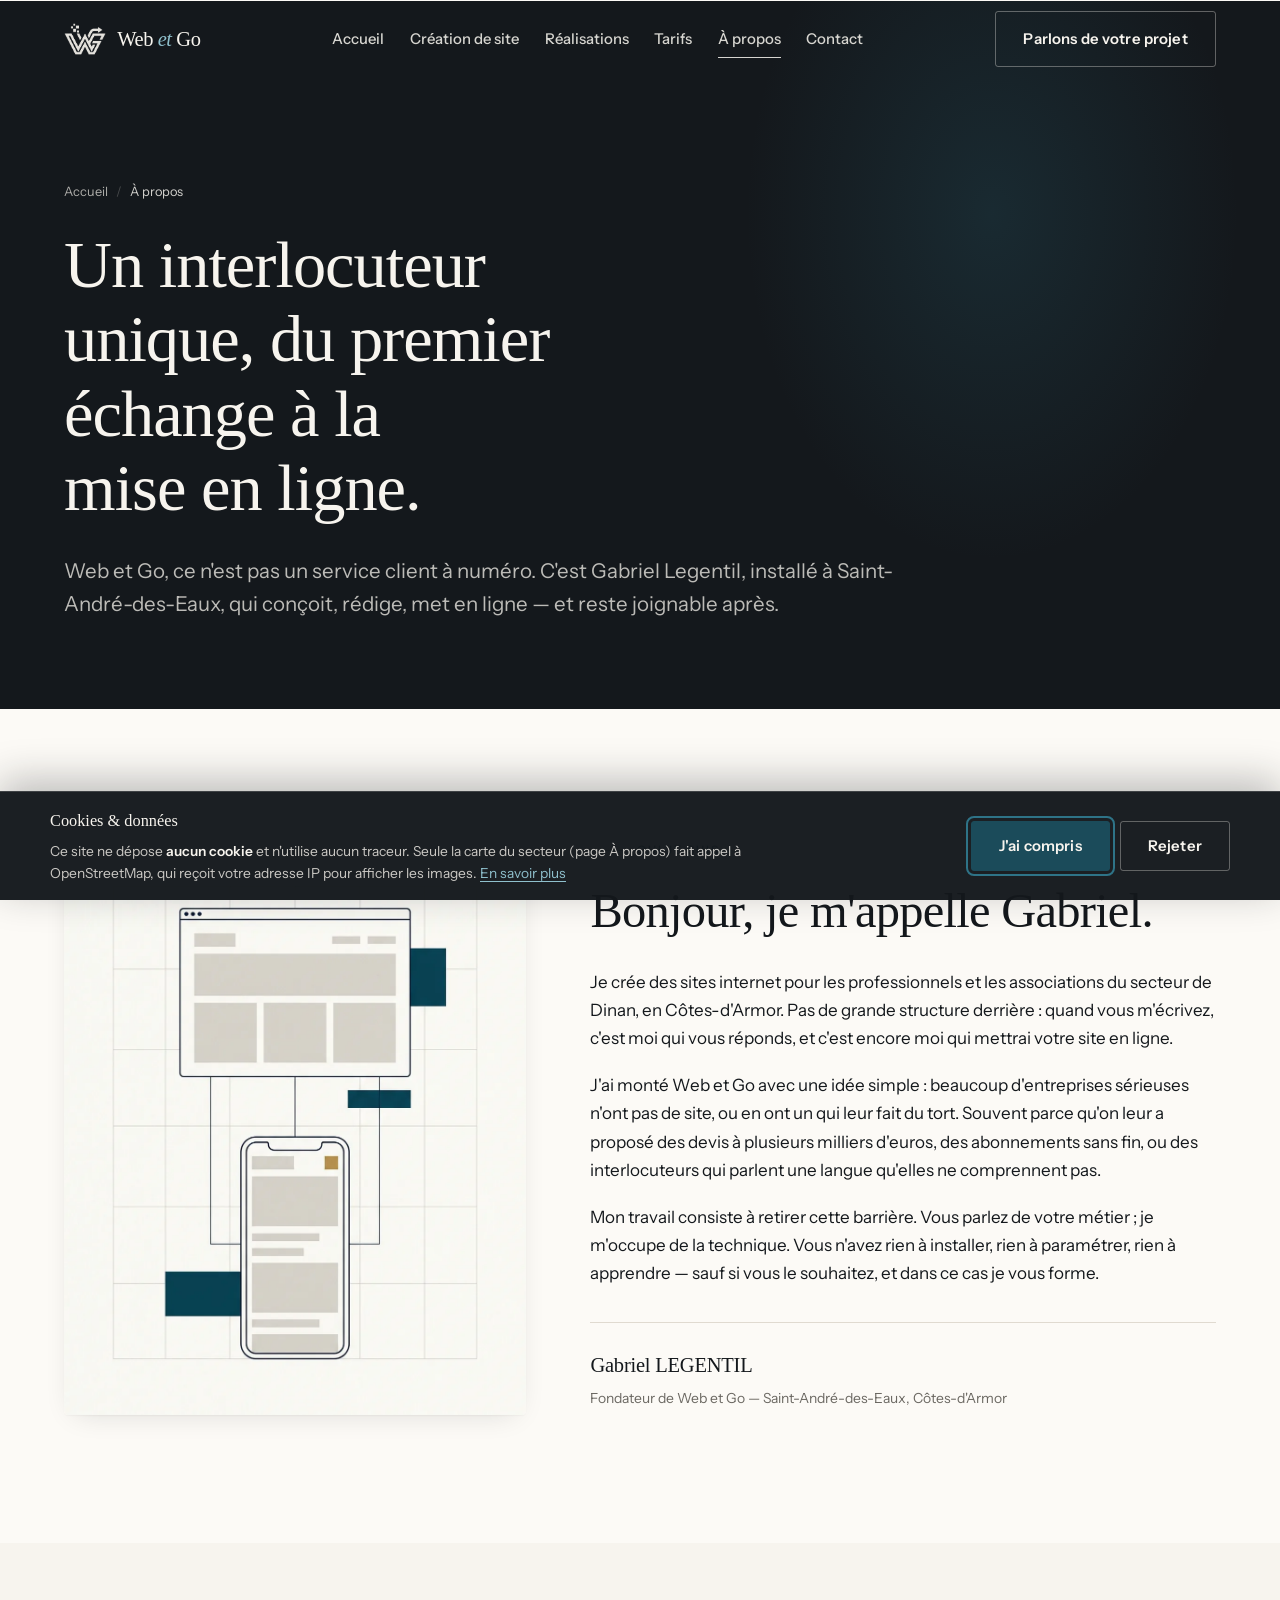
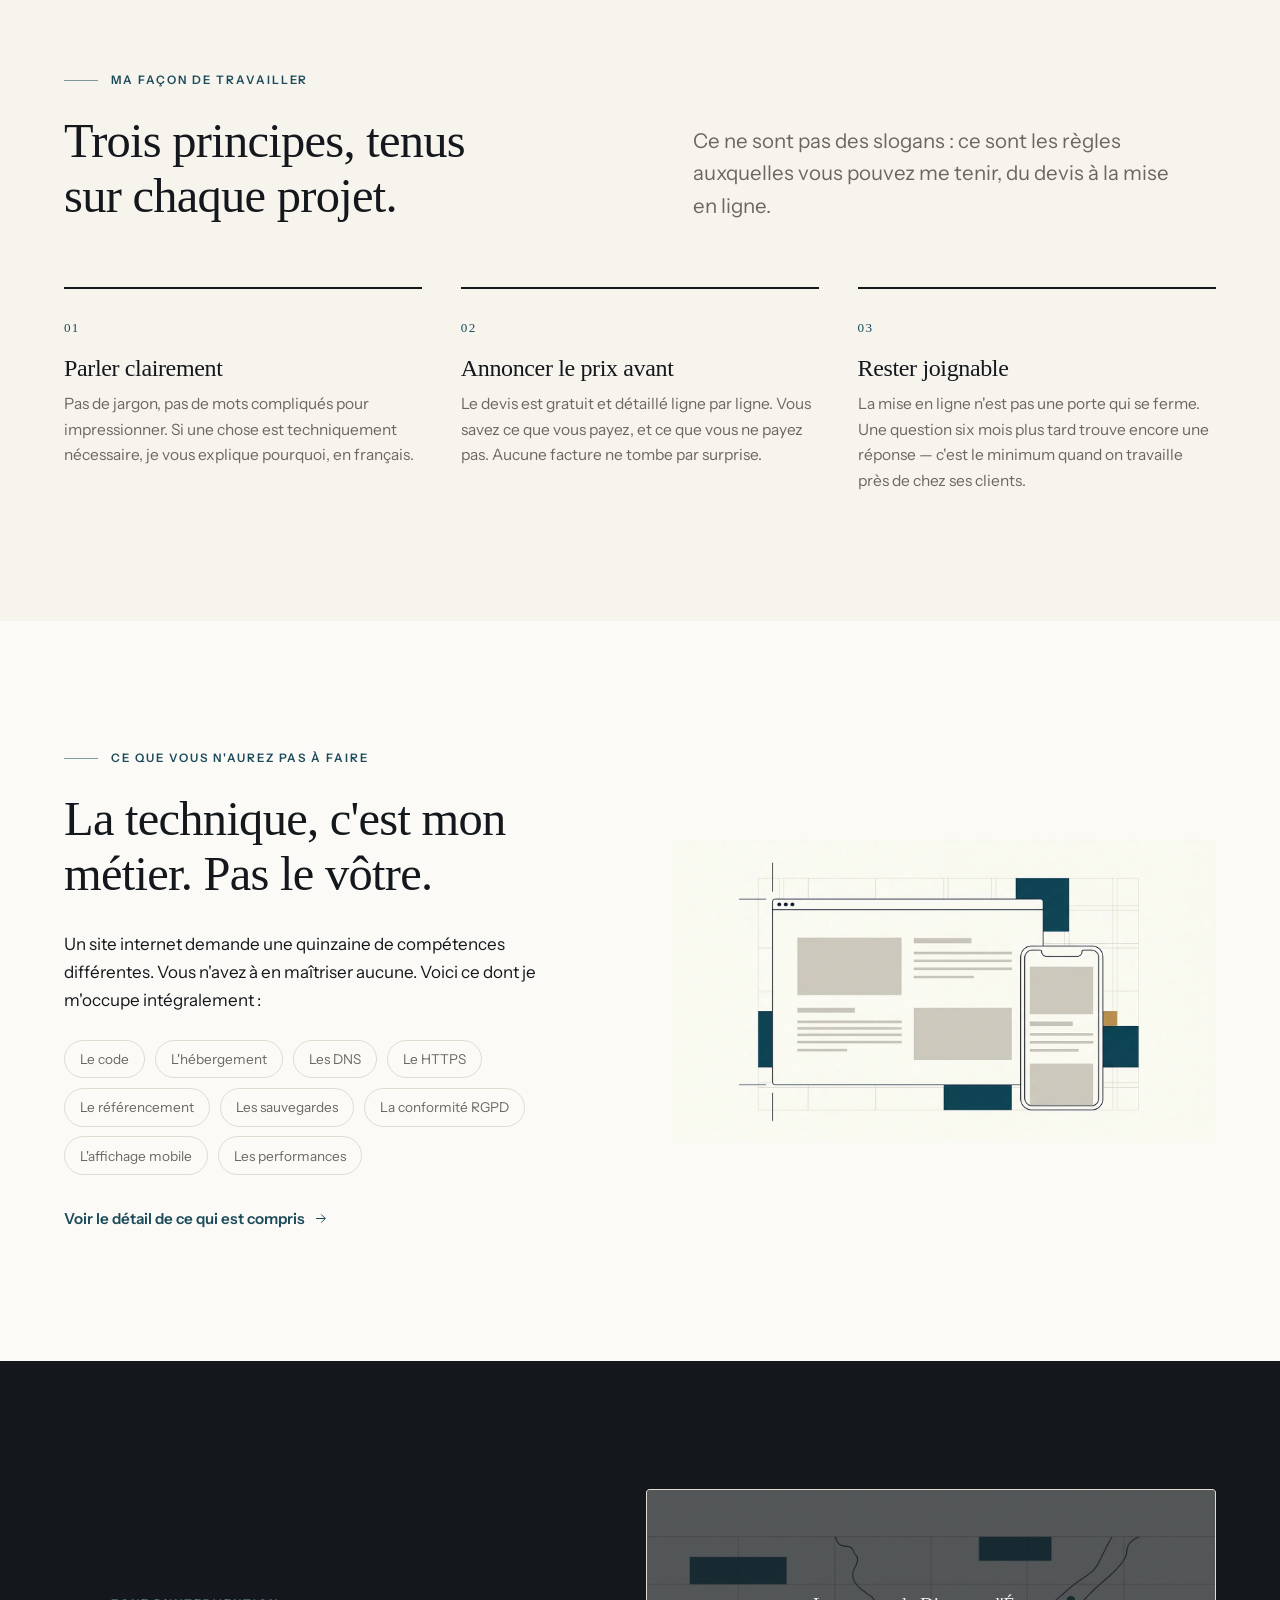
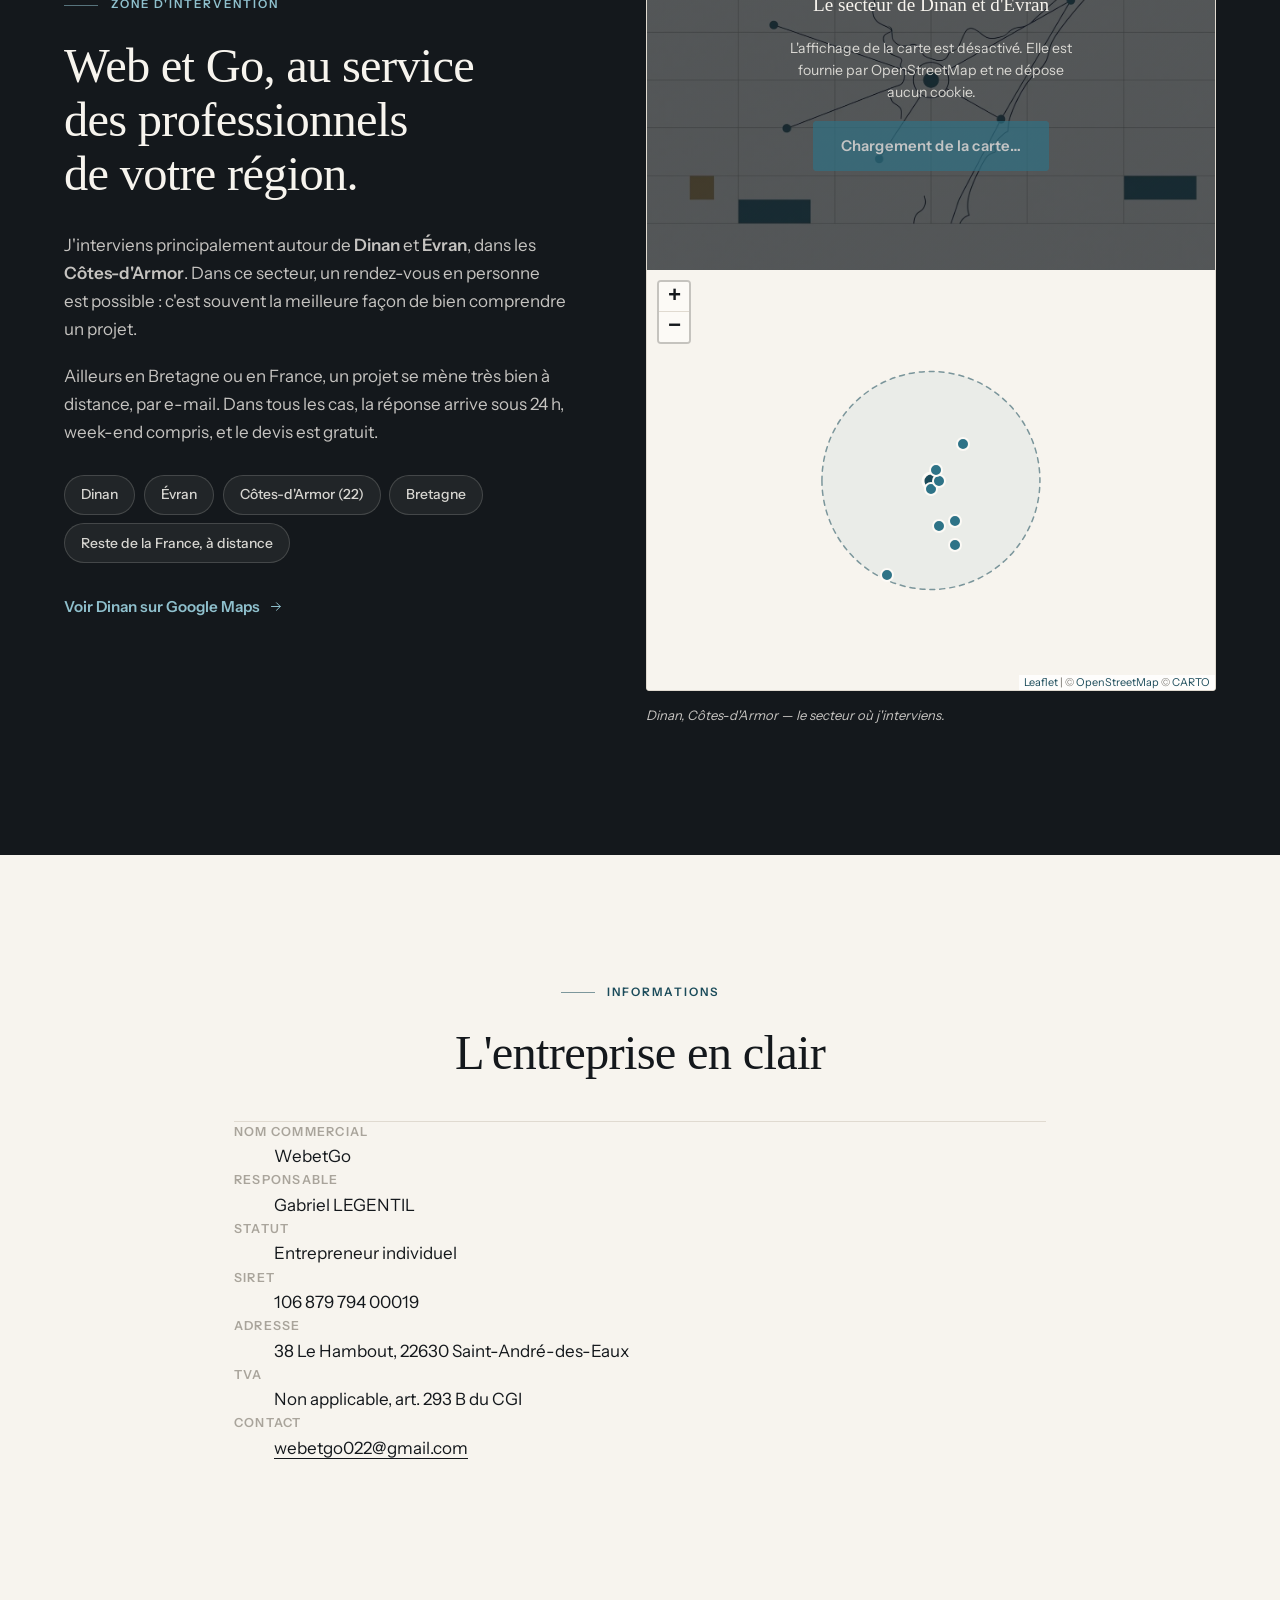
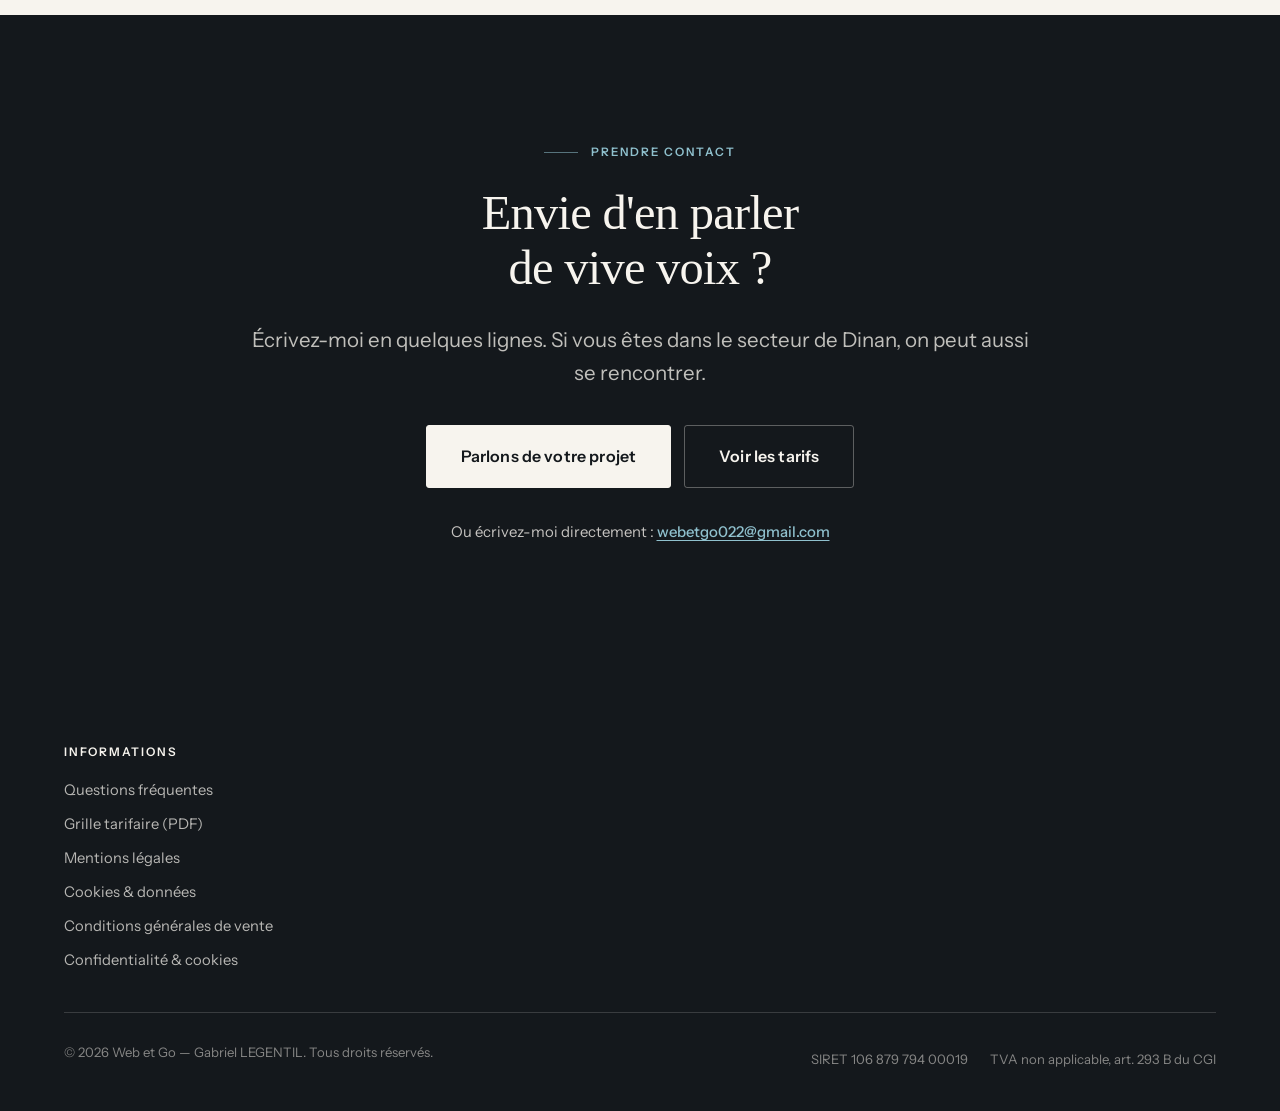
==== a-propos.html @ 2d0b82dc "Add files via upload" ====
<!DOCTYPE html>
<html lang="fr" class="sans-js">
<head>
  <meta charset="utf-8">
  <meta name="viewport" content="width=device-width, initial-scale=1">
  <script>document.documentElement.classList.remove('sans-js');</script>
  <title>À propos — Gabriel Legentil, créateur de sites internet à Dinan | Web et Go</title>
  <meta name="description" content="Web et Go, c'est Gabriel Legentil : un interlocuteur unique, du premier échange à la mise en ligne. Création de sites internet professionnels autour de Dinan et Évran, en Côtes-d'Armor.">
  <link rel="canonical" href="https://www.webetgo.fr/a-propos.html">
  <meta name="author" content="Gabriel LEGENTIL — Web et Go">
  <meta name="theme-color" content="#14181C">
  <meta name="format-detection" content="telephone=no">

  <meta property="og:type" content="website">
  <meta property="og:locale" content="fr_FR">
  <meta property="og:site_name" content="Web et Go">
  <meta property="og:title" content="À propos — Gabriel Legentil, créateur de sites internet à Dinan | Web et Go">
  <meta property="og:description" content="Web et Go, c'est Gabriel Legentil : un interlocuteur unique, du premier échange à la mise en ligne. Création de sites internet professionnels autour de Dinan et Évran, en Côtes-d'Armor.">
  <meta property="og:url" content="https://www.webetgo.fr/a-propos.html">
  <meta property="og:image" content="https://www.webetgo.fr/assets/img/atelier.webp">
  <meta property="og:image:alt" content="Web et Go — création de sites internet professionnels à Dinan">
  <meta name="twitter:card" content="summary_large_image">
  <meta name="twitter:title" content="À propos — Gabriel Legentil, créateur de sites internet à Dinan | Web et Go">
  <meta name="twitter:description" content="Web et Go, c'est Gabriel Legentil : un interlocuteur unique, du premier échange à la mise en ligne. Création de sites internet professionnels autour de Dinan et Évran, en Côtes-d'Armor.">
  <meta name="twitter:image" content="https://www.webetgo.fr/assets/img/atelier.webp">

  <link rel="icon" href="favicon.ico" sizes="any">
  <link rel="icon" href="favicon-32.png" type="image/png" sizes="32x32">
  <link rel="icon" href="favicon-96.png" type="image/png" sizes="96x96">
  <link rel="apple-touch-icon" href="apple-touch-icon.png">
  <link rel="manifest" href="site.webmanifest">

  <link rel="preload" as="font" type="font/woff2" href="assets/fonts/Fraunces-latin.woff2" crossorigin>
  <link rel="preload" as="font" type="font/woff2" href="assets/fonts/InstrumentSans-latin.woff2" crossorigin>
  <link rel="stylesheet" href="assets/css/main.css">
  <link rel="stylesheet" href="assets/css/carte.css">
  <script type="application/ld+json">{
  "@context": "https://schema.org",
  "@type": "BreadcrumbList",
  "itemListElement": [
    {
      "@type": "ListItem",
      "position": 1,
      "name": "Accueil",
      "item": "https://www.webetgo.fr/index.html"
    },
    {
      "@type": "ListItem",
      "position": 2,
      "name": "À propos",
      "item": "https://www.webetgo.fr/a-propos.html"
    }
  ]
}</script>
</head>
<body>
  <a class="evitement" href="#contenu">Aller au contenu principal</a>
  <header class="entete entete--transparent" data-entete data-entete-clair>
    <div class="entete__interieur">
      <a class="marque" href="index.html" aria-label="Web et Go — retour à l'accueil">
        <span class="marque__sigle">
          <img class="marque__logo marque__logo--sombre" src="assets/img/logo-mono.png"
               width="123" height="96" alt="" aria-hidden="true" decoding="async">
          <img class="marque__logo marque__logo--clair" src="assets/img/logo-mono-clair.png"
               width="123" height="96" alt="" aria-hidden="true" decoding="async">
        </span>
        <span class="marque__texte">Web <em>et</em> Go</span>
      </a>
      <nav class="nav" aria-label="Navigation principale">
          <a class="nav__lien" href="index.html">Accueil</a>
          <a class="nav__lien" href="creation-de-site.html">Création de site</a>
          <a class="nav__lien" href="realisations.html">Réalisations</a>
          <a class="nav__lien" href="tarifs.html">Tarifs</a>
          <a class="nav__lien" href="a-propos.html" aria-current="page">À propos</a>
          <a class="nav__lien" href="contact.html">Contact</a>
      </nav>
      <div class="entete__actions">
        <a class="btn btn--fantome" href="contact.html">Parlons de votre projet</a>
        <button class="hamburger" type="button" data-menu-bouton
                aria-expanded="false" aria-controls="menu-mobile" aria-label="Ouvrir le menu">
          <span></span><span></span><span></span>
        </button>
      </div>
    </div>
  </header>

  <div class="panneau" id="menu-mobile" data-menu-panneau>
    <nav class="panneau__nav" aria-label="Navigation mobile">
        <a class="panneau__lien" href="index.html" style="--i:0"><span>01</span>Accueil</a>
        <a class="panneau__lien" href="creation-de-site.html" style="--i:1"><span>02</span>Création de site</a>
        <a class="panneau__lien" href="realisations.html" style="--i:2"><span>03</span>Réalisations</a>
        <a class="panneau__lien" href="tarifs.html" style="--i:3"><span>04</span>Tarifs</a>
        <a class="panneau__lien" href="a-propos.html" style="--i:4" aria-current="page"><span>05</span>À propos</a>
        <a class="panneau__lien" href="contact.html" style="--i:5"><span>06</span>Contact</a>
    </nav>
    <div class="panneau__pied">
      <a class="btn btn--accent" href="contact.html">Parlons de votre projet</a>
      <p class="panneau__contact">
        Écrivez directement à <a href="mailto:webetgo022@gmail.com">webetgo022@gmail.com</a><br>
        Réponse sous 24&nbsp;h · Dinan, Évran et alentours
      </p>
    </div>
  </div>
  <section class="bandeau">
    <div class="conteneur bandeau__contenu">
      <ol class="fil" aria-label="Fil d'Ariane">
        <li><a href="index.html">Accueil</a></li><li><span aria-current="page">À propos</span></li>
      </ol>
      <h1>Un interlocuteur unique, du premier échange à la mise en ligne.</h1>
      <p class="chapo">Web et Go, ce n'est pas un service client à numéro. C'est Gabriel Legentil, installé à Saint-André-des-Eaux, qui conçoit, rédige, met en ligne — et reste joignable après.</p>
      
    </div>
  </section>
  <main id="contenu">

  <section class="section">
    <div class="conteneur">
      <div class="portrait reveler">
        <div class="portrait__media">
          <img src="assets/img/atelier.webp" width="1000" height="1241" loading="lazy"
               decoding="async"
               alt="Schéma reliant la maquette d'une page de site à sa déclinaison sur
                    téléphone, étape par étape.">
        </div>
        <div>
          <p class="surtitre">Qui je suis</p>
          <h2>Bonjour, je m'appelle Gabriel.</h2>
          <p>
            Je crée des sites internet pour les professionnels et les associations du
            secteur de Dinan, en Côtes-d'Armor. Pas de grande structure derrière : quand
            vous m'écrivez, c'est moi qui vous réponds, et c'est encore moi qui mettrai
            votre site en ligne.
          </p>
          <p>
            J'ai monté Web et Go avec une idée simple : beaucoup d'entreprises sérieuses
            n'ont pas de site, ou en ont un qui leur fait du tort. Souvent parce qu'on leur
            a proposé des devis à plusieurs milliers d'euros, des abonnements sans fin, ou
            des interlocuteurs qui parlent une langue qu'elles ne comprennent pas.
          </p>
          <p>
            Mon travail consiste à retirer cette barrière. Vous parlez de votre métier ;
            je m'occupe de la technique. Vous n'avez rien à installer, rien à
            paramétrer, rien à apprendre — sauf si vous le souhaitez, et dans ce cas je
            vous forme.
          </p>
          <div class="signature">
            <strong>Gabriel LEGENTIL</strong>
            <span>Fondateur de Web et Go — Saint-André-des-Eaux, Côtes-d'Armor</span>
          </div>
        </div>
      </div>
    </div>
  </section>

  <section class="section sur-ivoire">
    <div class="conteneur">
      <div class="entete-section reveler">
        <div>
          <p class="surtitre">Ma façon de travailler</p>
          <h2>Trois principes, tenus sur chaque projet.</h2>
        </div>
        <div>
          <p class="chapo">
            Ce ne sont pas des slogans : ce sont les règles auxquelles vous pouvez me
            tenir, du devis à la mise en ligne.
          </p>
        </div>
      </div>

      <div class="piliers reveler" style="--retard:60ms">
        <article class="pilier">
          <span class="pilier__num">01</span>
          <h3>Parler clairement</h3>
          <p>
            Pas de jargon, pas de mots compliqués pour impressionner. Si une chose est
            techniquement nécessaire, je vous explique pourquoi, en français.
          </p>
        </article>
        <article class="pilier">
          <span class="pilier__num">02</span>
          <h3>Annoncer le prix avant</h3>
          <p>
            Le devis est gratuit et détaillé ligne par ligne. Vous savez ce que vous payez,
            et ce que vous ne payez pas. Aucune facture ne tombe par surprise.
          </p>
        </article>
        <article class="pilier">
          <span class="pilier__num">03</span>
          <h3>Rester joignable</h3>
          <p>
            La mise en ligne n'est pas une porte qui se ferme. Une question six mois plus
            tard trouve encore une réponse — c'est le minimum quand on travaille près de
            chez ses clients.
          </p>
        </article>
      </div>
    </div>
  </section>

  <section class="section">
    <div class="conteneur">
      <div class="duo duo--inverse reveler">
        <div class="duo__media">
          <img src="assets/img/craft.webp" width="1600" height="893" loading="lazy"
               decoding="async"
               alt="Schéma d'une page de site internet et de sa version mobile, avec les
                    repères d'alignement de la mise en page.">
        </div>
        <div>
          <p class="surtitre">Ce que vous n'aurez pas à faire</p>
          <h2>La technique, c'est mon métier. Pas le vôtre.</h2>
          <p>
            Un site internet demande une quinzaine de compétences différentes. Vous n'avez
            à en maîtriser aucune. Voici ce dont je m'occupe intégralement&nbsp;:
          </p>
          <ul class="non-liste">
            <li>Le code</li>
            <li>L'hébergement</li>
            <li>Les DNS</li>
            <li>Le HTTPS</li>
            <li>Le référencement</li>
            <li>Les sauvegardes</li>
            <li>La conformité RGPD</li>
            <li>L'affichage mobile</li>
            <li>Les performances</li>
          </ul>
          <p style="margin-top:1.8rem">
            <a class="lien-fleche" href="creation-de-site.html">
              Voir le détail de ce qui est compris <svg width="15" height="15" viewBox="0 0 24 24" fill="none" stroke="currentColor" stroke-width="1.6" stroke-linecap="round" stroke-linejoin="round" aria-hidden="true" focusable="false"><path d="M4 12h14"/><path d="m12 6 6 6-6 6"/></svg></a>
          </p>
        </div>
      </div>
    </div>
  </section>

  <section class="section sur-sombre" id="zone">
    <div class="conteneur">
      <div class="zone reveler">
        <div>
          <p class="surtitre">Zone d'intervention</p>
          <h2>Web et Go, au service des professionnels de votre région.</h2>
          <p>
            J'interviens principalement autour de <strong>Dinan</strong> et
            <strong>Évran</strong>, dans les <strong>Côtes-d'Armor</strong>. Dans ce
            secteur, un rendez-vous en personne est possible : c'est souvent la meilleure
            façon de bien comprendre un projet.
          </p>
          <p>
            Ailleurs en Bretagne ou en France, un projet se mène très bien à distance, par
            e-mail. Dans tous les cas, la réponse arrive sous 24 h, week-end compris, et le
            devis est gratuit.
          </p>
          <ul class="villes">
            <li>Dinan</li>
            <li>Évran</li>
            <li>Côtes-d'Armor (22)</li>
            <li>Bretagne</li>
            <li>Reste de la France, à distance</li>
          </ul>
          <p style="margin-top:1.8rem">
            <a class="lien-fleche" href="https://maps.google.com/?q=Dinan,Cotes-d-Armor,France"
               target="_blank" rel="noopener">Voir Dinan sur Google Maps <svg width="15" height="15" viewBox="0 0 24 24" fill="none" stroke="currentColor" stroke-width="1.6" stroke-linecap="round" stroke-linejoin="round" aria-hidden="true" focusable="false"><path d="M4 12h14"/><path d="m12 6 6 6-6 6"/></svg></a>
          </p>
        </div>
        <div class="duo__media">
          <div class="carte" data-carte>
            <div class="carte__ecran" data-carte-ecran>
              <p class="carte__titre">Le secteur de Dinan et d'Évran</p>
              <p class="carte__note">
                L'affichage de la carte est désactivé. Elle est fournie par OpenStreetMap
                et ne dépose aucun cookie.
              </p>
              <button type="button" class="btn btn--accent"
                      data-carte-activer>Afficher la carte</button>
              <p class="carte__repli">
                <a class="lien-fleche"
                   href="https://maps.google.com/?q=Dinan,Cotes-d-Armor,France"
                   target="_blank" rel="noopener">Voir le secteur sur une carte <svg width="15" height="15" viewBox="0 0 24 24" fill="none" stroke="currentColor" stroke-width="1.6" stroke-linecap="round" stroke-linejoin="round" aria-hidden="true" focusable="false"><path d="M4 12h14"/><path d="m12 6 6 6-6 6"/></svg></a>
              </p>
              <p class="carte__erreur" data-carte-erreur hidden>
                La carte n'a pas pu être chargée. Vous pouvez consulter le secteur sur
                Google&nbsp;Maps avec le lien ci-contre.
              </p>
            </div>
            <div class="carte__toile" data-carte-toile hidden role="application"
                 aria-label="Carte du secteur d'intervention autour de Dinan et Évran,
                             dans les Côtes-d'Armor"></div>
          </div>
          <p class="duo__legende">Dinan, Côtes-d'Armor — le secteur où j'interviens.</p>
        </div>
      </div>
    </div>
  </section>

  <section class="section sur-ivoire">
    <div class="conteneur conteneur--etroit reveler">
      <div style="text-align:center;margin-bottom:2.5rem">
        <p class="surtitre surtitre--centre">Informations</p>
        <h2>L'entreprise en clair</h2>
      </div>
      <dl class="fiche">
        <div><dt class="cle">Nom commercial</dt><dd class="val">WebetGo</dd></div>
        <div><dt class="cle">Responsable</dt><dd class="val">Gabriel LEGENTIL</dd></div>
        <div><dt class="cle">Statut</dt><dd class="val">Entrepreneur individuel</dd></div>
        <div><dt class="cle">SIRET</dt><dd class="val">106 879 794 00019</dd></div>
        <div><dt class="cle">Adresse</dt>
             <dd class="val">38 Le Hambout, 22630 Saint-André-des-Eaux</dd></div>
        <div><dt class="cle">TVA</dt>
             <dd class="val">Non applicable, art. 293 B du CGI</dd></div>
        <div><dt class="cle">Contact</dt>
             <dd class="val"><a href="mailto:webetgo022@gmail.com">webetgo022@gmail.com</a></dd></div>
      </dl>
    </div>
  </section>

  <section class="section sur-sombre cta-final">
    <div class="conteneur conteneur--etroit reveler">
      <p class="surtitre surtitre--centre">Prendre contact</p>
      <h2>Envie d'en parler de vive voix ?</h2>
      <p class="chapo">Écrivez-moi en quelques lignes. Si vous êtes dans le secteur de Dinan, on peut aussi se rencontrer.</p>
      <div class="groupe-btn">
        <a class="btn btn--large" href="contact.html">Parlons de votre projet</a>
        <a class="btn btn--fantome btn--large" href="tarifs.html">Voir les tarifs</a>
      </div>
      <p class="cta-final__mail">
        Ou écrivez-moi directement : <a href="mailto:webetgo022@gmail.com">webetgo022@gmail.com</a>
      </p>
    </div>
  </section>

  </main>

  <footer class="pied">
    <div class="conteneur">
      <div class="pied__haut">
        <div>
          <h4>Informations</h4>
          <ul>
            <li><a href="tarifs.html#faq">Questions fréquentes</a></li>
            <li><a href="documents/grille-tarifaire-webetgo.pdf">Grille tarifaire (PDF)</a></li>
            <li><a href="mentions-legales.html">Mentions légales</a></li>
            <li><a href="confidentialite.html#cookies" data-bandeau-rouvrir>Cookies &amp; données</a></li>
            <li><a href="cgv.html">Conditions générales de vente</a></li>
            <li><a href="confidentialite.html">Confidentialité &amp; cookies</a></li>
          </ul>
        </div>
      </div>
      <div class="pied__bas">
        <p>© <span data-annee>2026</span> Web et Go — Gabriel LEGENTIL. Tous droits réservés.</p>
        <div class="pied__legal">
          <span>SIRET 106&nbsp;879&nbsp;794&nbsp;00019</span>
          <span>TVA non applicable, art.&nbsp;293&nbsp;B du CGI</span>
        </div>
      </div>
    </div>
  </footer>

  <div class="aviscook" data-bandeau hidden role="dialog" aria-modal="false"
       aria-labelledby="aviscook-titre" aria-describedby="aviscook-texte">
    <div class="aviscook__boite">
      <div>
        <p class="aviscook__titre" id="aviscook-titre">Cookies &amp; données</p>
        <p class="aviscook__texte" id="aviscook-texte">
          Ce site ne dépose <strong>aucun cookie</strong> et n'utilise aucun traceur.
          Seule la carte du secteur (page À propos) fait appel à OpenStreetMap, qui
          reçoit votre adresse IP pour afficher les images.
          <a href="confidentialite.html">En savoir plus</a>
        </p>
      </div>
      <div class="aviscook__actions">
        <button type="button" class="btn btn--accent" data-bandeau-accepter>
          J'ai compris
        </button>
        <button type="button" class="btn btn--fantome" data-bandeau-refuser
                aria-label="Rejeter l'affichage de la carte">
          Rejeter
        </button>
      </div>
    </div>
  </div>

  <script src="assets/js/site.js" defer></script>
  <script src="assets/js/carte.js" defer></script>
  <script src="assets/js/bandeau.js" defer></script>
</body>
</html>
---- assets/css/main.css ----
/* ==========================================================================
   Web et Go — feuille de style principale
   Gabriel LEGENTIL — création de sites internet professionnels
   Identité : ivoire, encre nuit, bleu ardoise. Éditorial, sobre, humain.
   ========================================================================== */

/* --------------------------------------------------------------------------
   1. Polices (auto-hébergées, woff2, subset latin + latin-ext)
   -------------------------------------------------------------------------- */
@font-face {
  font-family: 'Fraunces';
  font-style: normal;
  font-weight: 400 600;
  font-display: swap;
  src: url('../fonts/Fraunces-latin.woff2') format('woff2');
  unicode-range: U+0000-00FF, U+0131, U+0152-0153, U+02BB-02BC, U+02C6, U+02DA,
    U+02DC, U+0304, U+0308, U+0329, U+2000-206F, U+20AC, U+2122, U+2191, U+2193,
    U+2212, U+2215, U+FEFF, U+FFFD;
}
@font-face {
  font-family: 'Fraunces';
  font-style: normal;
  font-weight: 400 600;
  font-display: swap;
  src: url('../fonts/Fraunces-latin-ext.woff2') format('woff2');
  unicode-range: U+0100-02BA, U+02BD-02C5, U+02C7-02CC, U+02CE-02D7, U+02DD-02FF,
    U+0304, U+0308, U+0329, U+1D00-1DBF, U+1E00-1E9F, U+1EF2-1EFF, U+2020,
    U+20A0-20AB, U+20AD-20C0, U+2113, U+2C60-2C7F, U+A720-A7FF;
}
@font-face {
  font-family: 'Instrument Sans';
  font-style: normal;
  font-weight: 400 600;
  font-display: swap;
  src: url('../fonts/InstrumentSans-latin.woff2') format('woff2');
  unicode-range: U+0000-00FF, U+0131, U+0152-0153, U+02BB-02BC, U+02C6, U+02DA,
    U+02DC, U+0304, U+0308, U+0329, U+2000-206F, U+20AC, U+2122, U+2191, U+2193,
    U+2212, U+2215, U+FEFF, U+FFFD;
}
@font-face {
  font-family: 'Instrument Sans';
  font-style: normal;
  font-weight: 400 600;
  font-display: swap;
  src: url('../fonts/InstrumentSans-latin-ext.woff2') format('woff2');
  unicode-range: U+0100-02BA, U+02BD-02C5, U+02C7-02CC, U+02CE-02D7, U+02DD-02FF,
    U+0304, U+0308, U+0329, U+1D00-1DBF, U+1E00-1E9F, U+1EF2-1EFF, U+2020,
    U+20A0-20AB, U+20AD-20C0, U+2113, U+2C60-2C7F, U+A720-A7FF;
}

/* --------------------------------------------------------------------------
   2. Jetons de design
   -------------------------------------------------------------------------- */
:root {
  /* Couleurs */
  --ivoire:        #F7F4EE;
  --ivoire-fonce:  #EFEAE1;
  --papier:        #FCFAF6;
  --encre:         #14181C;   /* noir bleuté — texte et fonds sombres */
  --encre-douce:   #1D242B;
  --gris-chaud:    #6B6862;
  --gris-clair:    #A9A49B;
  --trait:         #E0DAD0;
  --trait-sombre:  rgba(247, 244, 238, .16);

  /* Accent : bleu ardoise profond, sobre */
  --bleu:          #1B4B5A;
  --bleu-clair:    #2E7387;
  --bleu-pale:     #E8F0F1;
  --ocre:          #B4863F;   /* second accent, très parcimonieux */

  /* Typographie */
  --titre: 'Fraunces', 'Iowan Old Style', 'Palatino Linotype', Georgia, serif;
  --texte: 'Instrument Sans', -apple-system, BlinkMacSystemFont, 'Segoe UI',
           Roboto, Helvetica, Arial, sans-serif;

  /* Rythme */
  --marge:      clamp(1.25rem, 5vw, 4rem);
  --largeur:    1280px;
  --largeur-lecture: 62ch;
  --section:    clamp(4.5rem, 10vw, 9rem);

  /* Divers */
  --rayon:      3px;
  --rayon-img:  4px;
  --transition: 480ms cubic-bezier(.22, .61, .36, 1);
  --ombre:      0 1px 2px rgba(20, 24, 28, .04),
                0 8px 28px -12px rgba(20, 24, 28, .16);
  --ombre-forte:0 2px 4px rgba(20, 24, 28, .05),
                0 24px 60px -22px rgba(20, 24, 28, .30);
}

/* --------------------------------------------------------------------------
   3. Base
   -------------------------------------------------------------------------- */
*, *::before, *::after { box-sizing: border-box; }

html {
  -webkit-text-size-adjust: 100%;
  scroll-behavior: smooth;
  scroll-padding-top: 6rem;
}

body {
  margin: 0;
  background: var(--papier);
  color: var(--encre);
  font-family: var(--texte);
  font-size: clamp(1rem, .96rem + .18vw, 1.0625rem);
  line-height: 1.65;
  font-feature-settings: 'kern' 1, 'liga' 1;
  -webkit-font-smoothing: antialiased;
  -moz-osx-font-smoothing: grayscale;
  overflow-x: hidden;
}

img, picture, svg, video { display: block; max-width: 100%; height: auto; }

h1, h2, h3, h4 {
  font-family: var(--titre);
  font-weight: 400;
  line-height: 1.12;
  letter-spacing: -.015em;
  margin: 0 0 .6em;
  font-variation-settings: 'SOFT' 0, 'WONK' 0;
  text-wrap: balance;
}

h1 { font-size: clamp(2.35rem, 1.5rem + 3.4vw, 4.15rem); }
h2 { font-size: clamp(1.9rem, 1.35rem + 2.1vw, 3.05rem); }
h3 { font-size: clamp(1.2rem, 1.06rem + .55vw, 1.5rem); line-height: 1.25; }
h4 { font-size: 1.0625rem; font-family: var(--texte); font-weight: 600;
     letter-spacing: 0; line-height: 1.4; }

p { margin: 0 0 1.15em; text-wrap: pretty; }
p:last-child { margin-bottom: 0; }

a { color: inherit; text-decoration-thickness: 1px; text-underline-offset: .22em; }

strong, b { font-weight: 600; }

ul, ol { margin: 0 0 1.15em; padding-left: 1.2em; }
li { margin-bottom: .4em; }

::selection { background: var(--bleu); color: var(--ivoire); }

:focus-visible {
  outline: 2px solid var(--bleu-clair);
  outline-offset: 3px;
  border-radius: 2px;
}
.sur-sombre :focus-visible,
.pied :focus-visible { outline-color: #7FB6C4; }

/* Lien d'évitement */
.evitement {
  position: absolute;
  left: var(--marge);
  top: -100px;
  z-index: 200;
  background: var(--encre);
  color: var(--ivoire);
  padding: .8rem 1.3rem;
  font-size: .9rem;
  font-weight: 500;
  border-radius: var(--rayon);
  transition: top 220ms ease;
}
.evitement:focus { top: 1rem; }

/* --------------------------------------------------------------------------
   4. Utilitaires de mise en page
   -------------------------------------------------------------------------- */
.conteneur {
  width: 100%;
  max-width: var(--largeur);
  margin-inline: auto;
  padding-inline: var(--marge);
}
.conteneur--etroit { max-width: 940px; }
.conteneur--large  { max-width: 1500px; }

.section { padding-block: var(--section); }
.section--fine { padding-block: clamp(3rem, 6vw, 5rem); }

.sur-sombre {
  background: var(--encre);
  color: var(--ivoire);
}
.sur-sombre h1, .sur-sombre h2, .sur-sombre h3 { color: var(--ivoire); }
.sur-sombre p { color: rgba(247, 244, 238, .78); }

.sur-ivoire { background: var(--ivoire); }

.visuellement-cache {
  position: absolute !important;
  width: 1px; height: 1px;
  padding: 0; margin: -1px;
  overflow: hidden;
  clip: rect(0 0 0 0);
  clip-path: inset(50%);
  white-space: nowrap;
  border: 0;
}

/* Surtitre de section — petite capitale avec filet */
.surtitre {
  display: flex;
  align-items: center;
  gap: .8rem;
  font-family: var(--texte);
  font-size: .73rem;
  font-weight: 600;
  letter-spacing: .17em;
  text-transform: uppercase;
  color: var(--bleu);
  margin: 0 0 1.5rem;
}
.surtitre::before {
  content: '';
  width: 34px;
  height: 1px;
  background: currentColor;
  opacity: .55;
  flex: none;
}
.surtitre--centre { justify-content: center; }
.sur-sombre .surtitre { color: #8FC0CD; }

.chapo {
  font-size: clamp(1.075rem, 1rem + .35vw, 1.28rem);
  line-height: 1.6;
  color: var(--gris-chaud);
  max-width: var(--largeur-lecture);
}
.sur-sombre .chapo { color: rgba(247, 244, 238, .76); }

.mesure { max-width: var(--largeur-lecture); }

/* En-tête de section : titre à gauche, texte à droite */
.entete-section {
  display: grid;
  gap: clamp(1rem, 4vw, 3.5rem);
  align-items: end;
  margin-bottom: clamp(2.5rem, 5vw, 4rem);
}
@media (min-width: 900px) {
  .entete-section { grid-template-columns: 1.05fr .95fr; }
  .entete-section h2 { margin-bottom: 0; }
}

/* Filet horizontal discret */
.filet {
  height: 1px;
  background: var(--trait);
  border: 0;
  margin: 0;
}
.sur-sombre .filet { background: var(--trait-sombre); }

/* --------------------------------------------------------------------------
   5. Boutons
   -------------------------------------------------------------------------- */
.btn {
  --btn-fond: var(--encre);
  --btn-texte: var(--ivoire);
  position: relative;
  display: inline-flex;
  align-items: center;
  justify-content: center;
  gap: .6rem;
  padding: .95rem 1.7rem;
  min-height: 48px;
  background: var(--btn-fond);
  color: var(--btn-texte);
  border: 1px solid var(--btn-fond);
  border-radius: var(--rayon);
  font-family: var(--texte);
  font-size: .93rem;
  font-weight: 600;
  letter-spacing: .01em;
  text-decoration: none;
  cursor: pointer;
  overflow: hidden;
  transition: background-color 260ms ease, border-color 260ms ease,
              color 260ms ease, transform 260ms ease;
}
.btn > * { position: relative; z-index: 1; }
.btn:hover  { background: var(--bleu); border-color: var(--bleu); }
.btn:active { transform: translateY(1px); }

.btn--accent { --btn-fond: var(--bleu); }
.btn--accent:hover { background: var(--encre); border-color: var(--encre); }

.btn--fantome {
  --btn-fond: transparent;
  --btn-texte: var(--encre);
  border-color: rgba(20, 24, 28, .24);
}
.btn--fantome:hover {
  background: var(--encre);
  border-color: var(--encre);
  color: var(--ivoire);
}
.sur-sombre .btn--fantome,
.hero .btn--fantome {
  --btn-texte: var(--ivoire);
  border-color: rgba(247, 244, 238, .32);
}
.sur-sombre .btn--fantome:hover,
.hero .btn--fantome:hover {
  background: var(--ivoire);
  border-color: var(--ivoire);
  color: var(--encre);
}
.sur-sombre .btn:not(.btn--fantome) {
  --btn-fond: var(--ivoire);
  --btn-texte: var(--encre);
}
.sur-sombre .btn:not(.btn--fantome):hover {
  background: var(--bleu-clair);
  border-color: var(--bleu-clair);
  color: #fff;
}

.btn--large { padding: 1.1rem 2.1rem; font-size: 1rem; }

.groupe-btn {
  display: flex;
  flex-wrap: wrap;
  gap: .85rem;
  align-items: center;
}

/* Lien fléché */
.lien-fleche {
  display: inline-flex;
  align-items: center;
  gap: .55rem;
  font-weight: 600;
  font-size: .95rem;
  color: var(--bleu);
  text-decoration: none;
  padding-bottom: 2px;
  background-image: linear-gradient(currentColor, currentColor);
  background-size: 0% 1px;
  background-position: 0 100%;
  background-repeat: no-repeat;
  transition: background-size var(--transition), color 240ms ease;
}
.lien-fleche:hover { background-size: 100% 1px; }
.lien-fleche svg { flex: none; transition: transform var(--transition); }
.lien-fleche:hover svg { transform: translateX(4px); }
.sur-sombre .lien-fleche { color: #8FC0CD; }

/* --------------------------------------------------------------------------
   6. En-tête
   -------------------------------------------------------------------------- */
.entete {
  position: sticky;
  top: 0;
  z-index: 100;
  background: rgba(252, 250, 246, 0);
  transition: background-color 420ms ease, box-shadow 420ms ease,
              border-color 420ms ease;
  border-bottom: 1px solid transparent;
}
.entete__interieur {
  display: flex;
  align-items: center;
  justify-content: space-between;
  gap: 1.5rem;
  min-height: 78px;
  padding-inline: var(--marge);
  max-width: var(--largeur-large, 1500px);
  margin-inline: auto;
  transition: min-height 420ms ease;
}

/* état par défaut au-dessus du héros sombre */
.entete--transparent { color: var(--ivoire); }
.entete--transparent .marque__texte { color: var(--ivoire); }
.entete--transparent .nav__lien { color: rgba(247, 244, 238, .86); }
.entete--transparent .nav__lien:hover,
.entete--transparent .hamburger span { background: var(--ivoire); }
.entete--transparent .btn--fantome {
  color: var(--ivoire);
  border-color: rgba(247, 244, 238, .34);
}

/* état accroché */
.entete.est-collee {
  background: rgba(252, 250, 246, .93);
  -webkit-backdrop-filter: saturate(180%) blur(14px);
  backdrop-filter: saturate(180%) blur(14px);
  border-bottom-color: var(--trait);
  color: var(--encre);
}
.entete.est-collee .entete__interieur { min-height: 66px; }
.entete.est-collee .marque__texte { color: var(--encre); }
.entete.est-collee .nav__lien { color: var(--gris-chaud); }

/* Marque */
.marque {
  display: inline-flex;
  align-items: center;
  gap: .7rem;
  text-decoration: none;
  flex: none;
}
.marque__sigle {
  display: inline-flex;
  align-items: center;
  justify-content: center;
  width: 42px; height: 42px;
  flex: none;
}
.marque__logo {
  width: 100%;
  height: 100%;
  object-fit: contain;
  transition: opacity 300ms ease;
}
/* une seule des deux versions est visible selon le fond */
.marque__logo--clair { display: none; }
.entete--transparent .marque__logo--sombre { display: none; }
.entete--transparent .marque__logo--clair { display: block; }
.entete.est-collee .marque__logo--clair { display: none; }
.entete.est-collee .marque__logo--sombre { display: block; }
.marque__texte {
  font-family: var(--titre);
  font-size: 1.28rem;
  letter-spacing: -.02em;
  color: var(--encre);
  line-height: 1;
  transition: color 300ms ease;
}
.marque__texte em { font-style: italic; color: var(--bleu); }
.entete--transparent .marque__texte em { color: #8FC0CD; }

/* Navigation */
.nav { display: none; }
@media (min-width: 1040px) {
  .nav { display: flex; align-items: center; gap: clamp(1rem, 2vw, 2rem); }
}
.nav__lien {
  position: relative;
  font-size: .93rem;
  font-weight: 500;
  color: var(--gris-chaud);
  text-decoration: none;
  padding: .4rem 0;
  transition: color 260ms ease;
}
.nav__lien::after {
  content: '';
  position: absolute;
  left: 0; bottom: 0;
  width: 100%; height: 1px;
  background: currentColor;
  transform: scaleX(0);
  transform-origin: left;
  transition: transform var(--transition);
}
.nav__lien:hover::after,
.nav__lien[aria-current='page']::after { transform: scaleX(1); }

.entete__actions { display: flex; align-items: center; gap: .75rem; }
.entete__actions .btn { display: none; }
@media (min-width: 1040px) { .entete__actions .btn { display: inline-flex; } }

/* Hamburger */
.hamburger {
  display: grid;
  place-content: center;
  gap: 5px;
  width: 46px; height: 46px;
  padding: 0;
  background: none;
  border: 0;
  cursor: pointer;
}
@media (min-width: 1040px) { .hamburger { display: none; } }
.hamburger span {
  display: block;
  width: 22px; height: 1.5px;
  background: var(--encre);
  transition: transform 340ms cubic-bezier(.22,.61,.36,1), opacity 200ms ease;
}
.hamburger[aria-expanded='true'] span:nth-child(1) { transform: translateY(6.5px) rotate(45deg); }
.hamburger[aria-expanded='true'] span:nth-child(2) { opacity: 0; }
.hamburger[aria-expanded='true'] span:nth-child(3) { transform: translateY(-6.5px) rotate(-45deg); }

/* Panneau mobile */
.panneau {
  position: fixed;
  inset: 0;
  z-index: 99;
  background: var(--encre);
  color: var(--ivoire);
  padding: 6.5rem var(--marge) 2.5rem;
  display: flex;
  flex-direction: column;
  justify-content: space-between;
  overflow-y: auto;
  opacity: 0;
  visibility: hidden;
  transform: translateY(-12px);
  transition: opacity 380ms ease, transform 420ms cubic-bezier(.22,.61,.36,1),
              visibility 380ms;
}
.panneau.est-ouvert { opacity: 1; visibility: visible; transform: none; }
@media (min-width: 1040px) { .panneau { display: none; } }

.panneau__nav { display: flex; flex-direction: column; }
.panneau__lien {
  display: flex;
  align-items: baseline;
  gap: 1rem;
  padding: 1.05rem 0;
  border-bottom: 1px solid var(--trait-sombre);
  font-family: var(--titre);
  font-size: 1.65rem;
  color: var(--ivoire);
  text-decoration: none;
  opacity: 0;
  transform: translateY(10px);
}
.panneau.est-ouvert .panneau__lien {
  animation: entree-panneau 520ms cubic-bezier(.22,.61,.36,1) forwards;
  animation-delay: calc(var(--i, 0) * 45ms + 100ms);
}
.panneau__lien span {
  font-family: var(--texte);
  font-size: .7rem;
  letter-spacing: .14em;
  color: #7FB6C4;
}
@keyframes entree-panneau { to { opacity: 1; transform: none; } }

.panneau__pied { margin-top: 2.5rem; }
.panneau__pied .btn { width: 100%; }
.panneau__contact {
  margin-top: 1.6rem;
  font-size: .9rem;
  color: rgba(247, 244, 238, .62);
}
.panneau__contact a { color: var(--ivoire); }

body.nav-ouverte { overflow: hidden; }

/* --------------------------------------------------------------------------
   7. Héros
   -------------------------------------------------------------------------- */
.hero {
  position: relative;
  background: var(--encre);
  color: var(--ivoire);
  margin-top: -78px;
  padding-top: 78px;
  overflow: hidden;
  isolation: isolate;
}
.hero__grille {
  display: grid;
  gap: clamp(2.5rem, 5vw, 4rem);
  align-items: center;
  padding-block: clamp(4rem, 9vw, 7.5rem);
}
@media (min-width: 1000px) {
  .hero__grille { grid-template-columns: 1.02fr 1fr; gap: clamp(3rem, 5vw, 5rem); }
}

.hero__texte { position: relative; z-index: 2; max-width: 40rem; }
.hero h1 { color: var(--ivoire); margin-bottom: .55em; }
.hero h1 em {
  font-style: italic;
  color: #8FC0CD;
}
.hero__chapo {
  font-size: clamp(1.05rem, .98rem + .4vw, 1.24rem);
  color: rgba(247, 244, 238, .74);
  max-width: 34rem;
  margin-bottom: 2.2rem;
}
.hero .groupe-btn { margin-bottom: 2.6rem; }

.hero__reperes {
  display: flex;
  flex-wrap: wrap;
  gap: 1.6rem 2.4rem;
  padding-top: 1.8rem;
  border-top: 1px solid var(--trait-sombre);
}
/* les trois repères tiennent sur une ligne dès qu'il y a la place */
@media (min-width: 700px) {
  .hero__reperes { flex-wrap: nowrap; }
  .hero__repere { flex: 1 1 0; min-width: 0; }
}
.hero__repere strong {
  display: block;
  font-family: var(--titre);
  font-size: 1.6rem;
  font-weight: 400;
  letter-spacing: -.02em;
  color: var(--ivoire);
  line-height: 1.1;
}
.hero__repere span {
  font-size: .78rem;
  letter-spacing: .07em;
  text-transform: uppercase;
  color: rgba(247, 244, 238, .52);
}

/* Composition visuelle du héros */
.hero__visuel {
  position: relative;
  z-index: 1;
}
.hero__photo {
  position: relative;
  border-radius: var(--rayon-img);
  overflow: hidden;
  box-shadow: var(--ombre-forte);
}
.hero__photo img {
  width: 100%;
  aspect-ratio: 16 / 10;
  object-fit: cover;
}
.hero__photo::after {
  content: '';
  position: absolute;
  inset: 0;
  background: linear-gradient(180deg, rgba(20,24,28,.05), rgba(20,24,28,.28));
  pointer-events: none;
}

/* Étiquette flottante */
.hero__etiquette {
  position: absolute;
  left: -1rem;
  top: 1.6rem;
  display: inline-flex;
  align-items: center;
  gap: .55rem;
  padding: .55rem 1rem;
  background: var(--papier);
  color: var(--encre);
  border-radius: 100px;
  font-size: .78rem;
  font-weight: 600;
  letter-spacing: .02em;
  box-shadow: var(--ombre);
  white-space: nowrap;
}
.hero__etiquette i {
  width: 7px; height: 7px;
  border-radius: 50%;
  background: #35A06B;
  flex: none;
}
@media (max-width: 520px) { .hero__etiquette { display: none; } }

/* Texture très discrète du fond sombre */
.hero::before {
  content: '';
  position: absolute;
  z-index: 0;
  top: -30%;
  right: -10%;
  width: 60vw;
  height: 120%;
  background: radial-gradient(closest-side,
              rgba(46, 115, 135, .22), transparent 72%);
  pointer-events: none;
}

/* --------------------------------------------------------------------------
   8. Bandeau de réassurance
   -------------------------------------------------------------------------- */
.reassurance {
  background: var(--ivoire);
  border-bottom: 1px solid var(--trait);
}
.reassurance__liste {
  list-style: none;
  margin: 0;
  padding: 0;
  display: grid;
  grid-template-columns: repeat(auto-fit, minmax(180px, 1fr));
}
.reassurance__item {
  display: flex;
  align-items: center;
  gap: .8rem;
  padding: 1.5rem clamp(.75rem, 2vw, 1.6rem);
  margin: 0;
  font-size: .9rem;
  font-weight: 500;
  line-height: 1.35;
  border-left: 1px solid var(--trait);
}
.reassurance__item:first-child { border-left: 0; }
@media (max-width: 900px) {
  .reassurance__item { border-left: 0; border-bottom: 1px solid var(--trait); }
  .reassurance__item:last-child { border-bottom: 0; }
}
.reassurance__item svg {
  flex: none;
  width: 20px; height: 20px;
  color: var(--bleu);
  stroke-width: 1.4;
}

/* --------------------------------------------------------------------------
   9. Blocs éditoriaux
   -------------------------------------------------------------------------- */
/* Trois piliers */
.piliers {
  display: grid;
  gap: clamp(1.5rem, 3vw, 2.5rem);
  counter-reset: pilier;
}
@media (min-width: 800px) { .piliers { grid-template-columns: repeat(3, 1fr); } }

.pilier {
  position: relative;
  padding-top: 1.75rem;
  border-top: 2px solid var(--encre);
}
.pilier__num {
  font-family: var(--titre);
  font-size: .82rem;
  letter-spacing: .1em;
  color: var(--bleu);
  display: block;
  margin-bottom: .9rem;
}
.pilier h3 { margin-bottom: .5rem; }
.pilier p { color: var(--gris-chaud); font-size: .97rem; margin-bottom: 0; }

/* Section image + texte alternée */
.duo {
  display: grid;
  gap: clamp(2rem, 5vw, 4.5rem);
  align-items: center;
}
@media (min-width: 900px) {
  .duo { grid-template-columns: 1fr 1fr; }
  .duo--inverse .duo__media { order: 2; }
}
.duo__media {
  position: relative;
  border-radius: var(--rayon-img);
  overflow: hidden;
}
.duo__media img { width: 100%; object-fit: cover; }
.duo__legende {
  margin-top: .9rem;
  font-size: .82rem;
  color: var(--gris-clair);
  font-style: italic;
}

/* Liste à puces sobres */
.liste-check {
  list-style: none;
  margin: 1.75rem 0 0;
  padding: 0;
  display: grid;
  gap: .8rem;
}
.liste-check li {
  position: relative;
  padding-left: 1.9rem;
  margin: 0;
  font-size: .97rem;
  line-height: 1.55;
}
.liste-check li::before {
  content: '';
  position: absolute;
  left: 0; top: .5em;
  width: 11px; height: 6px;
  border-left: 1.5px solid var(--bleu);
  border-bottom: 1.5px solid var(--bleu);
  transform: rotate(-45deg);
}
.sur-sombre .liste-check li::before { border-color: #8FC0CD; }
.liste-check--2col { }
@media (min-width: 700px) {
  .liste-check--2col { grid-template-columns: 1fr 1fr; gap: .8rem 2rem; }
}

/* --------------------------------------------------------------------------
   10. Étapes (« Comment ça marche »)
   -------------------------------------------------------------------------- */
.etapes {
  display: grid;
  gap: 0;
  counter-reset: etape;
}
@media (min-width: 900px) {
  .etapes { grid-template-columns: repeat(4, 1fr); }
}
.etape {
  position: relative;
  padding: 2.4rem clamp(1rem, 2vw, 1.8rem) 2rem 0;
}
@media (min-width: 900px) {
  .etape { padding-right: clamp(1.2rem, 2.5vw, 2.2rem); }
}
/* la ligne de parcours */
.etape::before {
  content: '';
  position: absolute;
  top: 0; left: 0;
  width: 100%;
  height: 1px;
  background: var(--trait);
}
.sur-sombre .etape::before { background: var(--trait-sombre); }
/* le point sur la ligne */
.etape::after {
  content: '';
  position: absolute;
  top: -4px; left: 0;
  width: 9px; height: 9px;
  border-radius: 50%;
  background: var(--bleu);
  transition: transform 420ms cubic-bezier(.22,.61,.36,1);
}
.sur-sombre .etape::after { background: #8FC0CD; }
.etape:hover::after { transform: scale(1.5); }

.etape__num {
  display: block;
  font-family: var(--titre);
  font-size: 2.4rem;
  font-weight: 400;
  line-height: 1;
  color: var(--trait);
  margin-bottom: 1rem;
  transition: color 420ms ease;
}
.sur-sombre .etape__num { color: rgba(247, 244, 238, .22); }
.etape:hover .etape__num { color: var(--bleu); }
.sur-sombre .etape:hover .etape__num { color: #8FC0CD; }
.etape h3 { font-size: 1.16rem; margin-bottom: .45rem; }
.etape p { font-size: .93rem; color: var(--gris-chaud); margin: 0; }
.sur-sombre .etape p { color: rgba(247, 244, 238, .66); }

/* --------------------------------------------------------------------------
   11. Réalisations
   -------------------------------------------------------------------------- */
.projets {
  display: grid;
  gap: clamp(2.5rem, 5vw, 4.5rem);
}
.projet {
  display: grid;
  gap: clamp(1.5rem, 4vw, 3.5rem);
  align-items: center;
}
@media (min-width: 900px) {
  .projet { grid-template-columns: 1.25fr 1fr; }
  .projet:nth-child(even) .projet__media { order: 2; }
}

.projet__media {
  position: relative;
  display: block;
  border-radius: var(--rayon-img);
  overflow: hidden;
  background: var(--ivoire-fonce);
  box-shadow: var(--ombre);
  transition: box-shadow var(--transition), transform var(--transition);
}
.projet__media img {
  width: 100%;
  aspect-ratio: 16 / 10;
  object-fit: cover;
  object-position: top center;
  transition: transform 900ms cubic-bezier(.22,.61,.36,1);
}
.projet__media:hover { box-shadow: var(--ombre-forte); }
.projet__media:hover img { transform: scale(1.028); }

.projet__voile {
  position: absolute;
  inset: 0;
  display: grid;
  place-items: center;
  background: rgba(20, 24, 28, .42);
  opacity: 0;
  transition: opacity var(--transition);
}
.projet__media:hover .projet__voile,
.projet__media:focus-visible .projet__voile { opacity: 1; }
.projet__voile span {
  padding: .8rem 1.6rem;
  background: var(--papier);
  color: var(--encre);
  border-radius: 100px;
  font-size: .88rem;
  font-weight: 600;
  transform: translateY(8px);
  transition: transform var(--transition);
}
.projet__media:hover .projet__voile span { transform: none; }

.projet__meta {
  display: flex;
  align-items: center;
  gap: .7rem;
  font-size: .74rem;
  font-weight: 600;
  letter-spacing: .13em;
  text-transform: uppercase;
  color: var(--bleu);
  margin-bottom: 1rem;
}
.projet__meta i {
  width: 4px; height: 4px;
  border-radius: 50%;
  background: currentColor;
  opacity: .5;
}
.projet__meta em {
  font-style: normal;
  color: var(--gris-clair);
  letter-spacing: .06em;
  text-transform: none;
  font-weight: 500;
}
.projet h3 { margin-bottom: .6rem; }
.projet__contenu p { color: var(--gris-chaud); }
.projet__contenu .lien-fleche { margin-top: .5rem; }

.projet--demo .projet__media { opacity: .96; }
.badge-demo {
  display: inline-block;
  padding: .3rem .7rem;
  border: 1px solid var(--trait);
  border-radius: 100px;
  font-size: .7rem;
  font-weight: 600;
  letter-spacing: .1em;
  text-transform: uppercase;
  color: var(--gris-chaud);
  margin-bottom: 1rem;
}

/* --------------------------------------------------------------------------
   12. Avant / Après
   -------------------------------------------------------------------------- */
.avant-apres {
  display: grid;
  gap: 1.5rem;
}
@media (min-width: 800px) { .avant-apres { grid-template-columns: 1fr 1fr; gap: 2rem; } }

.aa-carte {
  position: relative;
  padding: clamp(1.5rem, 3vw, 2.2rem);
  border: 1px solid var(--trait);
  border-radius: var(--rayon-img);
  background: var(--papier);
}
.aa-carte--apres {
  background: var(--encre);
  border-color: var(--encre);
  color: var(--ivoire);
}
.aa-carte__label {
  display: inline-block;
  font-size: .72rem;
  font-weight: 600;
  letter-spacing: .16em;
  text-transform: uppercase;
  color: var(--gris-clair);
  margin-bottom: 1.2rem;
}
.aa-carte--apres .aa-carte__label { color: #8FC0CD; }
.aa-carte h3 { font-size: 1.3rem; margin-bottom: .8rem; }
.aa-carte--apres h3 { color: var(--ivoire); }
.aa-carte p { font-size: .95rem; color: var(--gris-chaud); }
.aa-carte--apres p { color: rgba(247, 244, 238, .74); }

.aa-liste {
  list-style: none;
  margin: 1.3rem 0 0;
  padding: 0;
  display: grid;
  gap: .65rem;
  font-size: .93rem;
}
.aa-liste li {
  display: flex;
  align-items: flex-start;
  gap: .7rem;
  margin: 0;
  color: var(--gris-chaud);
}
.aa-carte--apres .aa-liste li { color: rgba(247, 244, 238, .8); }
.aa-liste svg { flex: none; margin-top: .28em; width: 14px; height: 14px; }
.aa-carte--avant .aa-liste svg { color: var(--gris-clair); }
.aa-carte--apres .aa-liste svg { color: #8FC0CD; }

/* Maquette schématique */
.maquette {
  border: 1px solid var(--trait);
  border-radius: 3px;
  overflow: hidden;
  margin-bottom: 1.5rem;
  background: #fff;
}
.aa-carte--apres .maquette { border-color: rgba(247,244,238,.18); }
.maquette svg { width: 100%; height: auto; display: block; }

/* --------------------------------------------------------------------------
   13. Offre incluse
   -------------------------------------------------------------------------- */
.inclus {
  display: grid;
  gap: 0;
  border-top: 1px solid var(--trait);
}
.sur-sombre .inclus { border-color: var(--trait-sombre); }
@media (min-width: 720px)  { .inclus { grid-template-columns: 1fr 1fr; column-gap: clamp(2rem, 5vw, 5rem); } }
@media (min-width: 1100px) { .inclus { grid-template-columns: repeat(3, 1fr); } }

.inclus__item {
  display: flex;
  gap: 1rem;
  padding: 1.5rem 0;
  border-bottom: 1px solid var(--trait);
}
.sur-sombre .inclus__item { border-color: var(--trait-sombre); }
.inclus__item svg {
  flex: none;
  width: 19px; height: 19px;
  margin-top: .22em;
  color: var(--bleu);
  stroke-width: 1.4;
}
.sur-sombre .inclus__item svg { color: #8FC0CD; }
.inclus__item h4 { margin: 0 0 .2rem; }
.inclus__item p { margin: 0; font-size: .9rem; color: var(--gris-chaud); }
.sur-sombre .inclus__item p { color: rgba(247, 244, 238, .62); }

/* --------------------------------------------------------------------------
   14. Tarifs
   -------------------------------------------------------------------------- */
.tarif-principal {
  display: grid;
  gap: 0;
  border: 1px solid var(--trait);
  border-radius: var(--rayon-img);
  overflow: hidden;
  background: var(--papier);
  box-shadow: var(--ombre);
}
@media (min-width: 900px) { .tarif-principal { grid-template-columns: .82fr 1.18fr; } }

.tarif-principal__prix {
  padding: clamp(2rem, 4vw, 3.2rem);
  background: var(--encre);
  color: var(--ivoire);
  display: flex;
  flex-direction: column;
  justify-content: center;
}
.tarif-principal__prix .etiquette {
  font-size: .74rem;
  font-weight: 600;
  letter-spacing: .15em;
  text-transform: uppercase;
  color: #8FC0CD;
  margin-bottom: 1.2rem;
}
.tarif-principal__prix h3 {
  color: var(--ivoire);
  font-size: clamp(1.35rem, 1.2rem + .5vw, 1.7rem);
  margin-bottom: 1.5rem;
}
.montant {
  display: flex;
  align-items: baseline;
  gap: .5rem;
  flex-wrap: wrap;
  margin-bottom: .5rem;
}
.montant small {
  font-size: .88rem;
  color: rgba(247, 244, 238, .62);
  font-weight: 500;
}
.montant strong {
  font-family: var(--titre);
  font-size: clamp(3rem, 2.2rem + 3vw, 4.5rem);
  font-weight: 400;
  line-height: 1;
  letter-spacing: -.03em;
  color: var(--ivoire);
}
.tarif-principal__prix .mention {
  font-size: .8rem;
  color: rgba(247, 244, 238, .55);
  margin-top: 1.4rem;
  padding-top: 1.4rem;
  border-top: 1px solid var(--trait-sombre);
}
.tarif-principal__detail { padding: clamp(1.75rem, 4vw, 3.2rem); }
.tarif-principal__detail h4 { margin-bottom: 1.2rem; font-size: 1rem; }
.tarif-principal__detail .liste-check { margin-top: 0; }
.tarif-principal__detail .groupe-btn { margin-top: 2rem; }

/* Table des options */
.options {
  border-top: 1px solid var(--trait);
}
.options__ligne {
  display: flex;
  align-items: baseline;
  gap: 1rem;
  padding: 1.1rem 0;
  border-bottom: 1px solid var(--trait);
  transition: padding-left 320ms ease, background-color 320ms ease;
}
.options__ligne:hover { padding-left: .7rem; }
.options__nom { font-weight: 500; font-size: 1rem; }
.options__note {
  display: block;
  font-size: .82rem;
  color: var(--gris-chaud);
  font-weight: 400;
  margin-top: .15rem;
}
.options__pointille {
  flex: 1;
  min-width: 1.5rem;
  height: 1px;
  margin-bottom: .28em;
  background-image: linear-gradient(90deg, var(--trait) 40%, transparent 0);
  background-size: 6px 1px;
  background-repeat: repeat-x;
}
.options__prix {
  flex: none;
  font-family: var(--titre);
  font-size: 1.12rem;
  color: var(--encre);
  white-space: nowrap;
}
.puce-tuto {
  display: inline-block;
  margin-left: .5rem;
  padding: .1rem .45rem;
  border: 1px solid var(--bleu);
  border-radius: 2px;
  font-size: .62rem;
  font-weight: 600;
  letter-spacing: .09em;
  color: var(--bleu);
  vertical-align: .1em;
}

/* Encadré information */
.encadre {
  padding: clamp(1.4rem, 3vw, 2rem);
  background: var(--bleu-pale);
  border-left: 2px solid var(--bleu);
  border-radius: 0 var(--rayon) var(--rayon) 0;
}
.encadre h4 { margin-bottom: .5rem; }
.encadre p { font-size: .94rem; color: #33474C; margin-bottom: 0; }
.encadre p + p { margin-top: .7rem; }
.encadre--sombre {
  background: rgba(143, 192, 205, .09);
  border-left-color: #8FC0CD;
}
.encadre--sombre p { color: rgba(247, 244, 238, .78); }

.duo-encadres { display: grid; gap: 1.5rem; }
@media (min-width: 800px) { .duo-encadres { grid-template-columns: 1fr 1fr; } }

/* --------------------------------------------------------------------------
   15. Portrait / Pourquoi
   -------------------------------------------------------------------------- */
.portrait {
  display: grid;
  gap: clamp(2rem, 5vw, 4.5rem);
  align-items: center;
}
@media (min-width: 900px) { .portrait { grid-template-columns: .85fr 1.15fr; } }
.portrait__media {
  border-radius: var(--rayon-img);
  overflow: hidden;
  box-shadow: var(--ombre);
}
.portrait__media img { width: 100%; aspect-ratio: 4/5; object-fit: cover; }

.signature {
  margin-top: 2.2rem;
  padding-top: 1.6rem;
  border-top: 1px solid var(--trait);
}
.sur-sombre .signature { border-color: var(--trait-sombre); }
.signature strong {
  display: block;
  font-family: var(--titre);
  font-size: 1.28rem;
  font-weight: 400;
  letter-spacing: -.01em;
}
.signature span { font-size: .87rem; color: var(--gris-chaud); }
.sur-sombre .signature span { color: rgba(247, 244, 238, .6); }

/* Citation éditoriale */
.citation {
  margin: 0;
  padding-left: clamp(1.2rem, 3vw, 2rem);
  border-left: 2px solid var(--bleu);
}
.citation p {
  font-family: var(--titre);
  font-size: clamp(1.35rem, 1.1rem + 1.1vw, 2rem);
  line-height: 1.34;
  letter-spacing: -.015em;
  color: var(--encre);
  margin-bottom: .8rem;
}
.sur-sombre .citation { border-color: #8FC0CD; }
.sur-sombre .citation p { color: var(--ivoire); }
.citation footer { font-size: .87rem; color: var(--gris-chaud); }
.sur-sombre .citation footer { color: rgba(247, 244, 238, .6); }

/* Ce dont vous n'avez pas à vous occuper */
.non-liste {
  list-style: none;
  margin: 1.6rem 0 0;
  padding: 0;
  display: flex;
  flex-wrap: wrap;
  gap: .6rem;
}
.non-liste li {
  margin: 0;
  padding: .45rem .95rem;
  border: 1px solid var(--trait);
  border-radius: 100px;
  font-size: .85rem;
  color: var(--gris-chaud);
  position: relative;
}
.sur-sombre .non-liste li {
  border-color: var(--trait-sombre);
  color: rgba(247, 244, 238, .62);
}

/* --------------------------------------------------------------------------
   16. Zone d'intervention
   -------------------------------------------------------------------------- */
.zone {
  display: grid;
  gap: clamp(2rem, 5vw, 4rem);
  align-items: center;
}
@media (min-width: 900px) { .zone { grid-template-columns: 1fr 1.1fr; } }

.carte-zone {
  position: relative;
  border-radius: var(--rayon-img);
  overflow: hidden;
  background: var(--ivoire);
  border: 1px solid var(--trait);
}
.carte-zone svg { width: 100%; height: auto; display: block; }

.villes {
  list-style: none;
  margin: 1.8rem 0 0;
  padding: 0;
  display: flex;
  flex-wrap: wrap;
  gap: .55rem;
}
.villes li {
  margin: 0;
  padding: .45rem 1rem;
  background: var(--ivoire);
  border: 1px solid var(--trait);
  border-radius: 100px;
  font-size: .87rem;
  font-weight: 500;
}
.sur-sombre .villes li {
  background: rgba(247,244,238,.06);
  border-color: var(--trait-sombre);
  color: rgba(247,244,238,.85);
}

/* --------------------------------------------------------------------------
   17. FAQ
   -------------------------------------------------------------------------- */
.faq { border-top: 1px solid var(--trait); }
.faq__item { border-bottom: 1px solid var(--trait); }
.faq__question {
  display: flex;
  align-items: flex-start;
  justify-content: space-between;
  gap: 1.5rem;
  width: 100%;
  padding: 1.5rem 0;
  background: none;
  border: 0;
  text-align: left;
  cursor: pointer;
  font-family: var(--titre);
  font-size: clamp(1.05rem, 1rem + .3vw, 1.25rem);
  line-height: 1.3;
  letter-spacing: -.01em;
  color: var(--encre);
  transition: color 260ms ease;
}
.faq__question:hover { color: var(--bleu); }
.faq__icone {
  flex: none;
  position: relative;
  width: 16px; height: 16px;
  margin-top: .35em;
}
.faq__icone::before,
.faq__icone::after {
  content: '';
  position: absolute;
  top: 50%; left: 0;
  width: 100%; height: 1.5px;
  background: var(--bleu);
  transform: translateY(-50%);
  transition: transform 380ms cubic-bezier(.22,.61,.36,1);
}
.faq__icone::after { transform: translateY(-50%) rotate(90deg); }
.faq__question[aria-expanded='true'] .faq__icone::after {
  transform: translateY(-50%) rotate(0deg);
}
.faq__reponse {
  display: grid;
  grid-template-rows: 0fr;
  transition: grid-template-rows 420ms cubic-bezier(.22,.61,.36,1);
}
.faq__reponse[data-ouvert='true'] { grid-template-rows: 1fr; }
.faq__reponse > div { overflow: hidden; }
.faq__reponse p {
  padding-right: clamp(0rem, 6vw, 4rem);
  padding-bottom: 1.6rem;
  color: var(--gris-chaud);
  font-size: .98rem;
  max-width: 68ch;
}

/* --------------------------------------------------------------------------
   18. Formulaire de contact
   -------------------------------------------------------------------------- */
.contact-grille {
  display: grid;
  gap: clamp(2.5rem, 5vw, 4.5rem);
  align-items: start;
}
@media (min-width: 950px) { .contact-grille { grid-template-columns: 1fr 1.25fr; } }

.coordonnees { display: grid; gap: 0; border-top: 1px solid var(--trait); }
.coordonnees__item {
  padding: 1.4rem 0;
  border-bottom: 1px solid var(--trait);
}
.coordonnees__label {
  display: block;
  font-size: .72rem;
  font-weight: 600;
  letter-spacing: .14em;
  text-transform: uppercase;
  color: var(--gris-clair);
  margin-bottom: .45rem;
}
.coordonnees__valeur {
  font-size: 1.05rem;
  font-weight: 500;
  color: var(--encre);
  text-decoration: none;
  word-break: break-word;
}
a.coordonnees__valeur { color: var(--bleu); }
a.coordonnees__valeur:hover { color: var(--encre); }
.coordonnees__note { font-size: .87rem; color: var(--gris-chaud); margin-top: .3rem; }

.formulaire {
  padding: clamp(1.5rem, 4vw, 2.8rem);
  background: var(--ivoire);
  border: 1px solid var(--trait);
  border-radius: var(--rayon-img);
}
.champs { display: grid; gap: 1.15rem; }
@media (min-width: 620px) { .champs--2 { grid-template-columns: 1fr 1fr; } }

.champ { display: flex; flex-direction: column; gap: .45rem; }
.champ label {
  font-size: .84rem;
  font-weight: 600;
  letter-spacing: .01em;
  color: var(--encre);
}
.champ label .facultatif {
  font-weight: 400;
  color: var(--gris-clair);
  letter-spacing: 0;
}
.champ input,
.champ select,
.champ textarea {
  width: 100%;
  padding: .8rem .95rem;
  min-height: 48px;
  background: var(--papier);
  border: 1px solid var(--trait);
  border-radius: var(--rayon);
  font-family: var(--texte);
  font-size: 1rem;
  color: var(--encre);
  transition: border-color 240ms ease, box-shadow 240ms ease;
  -webkit-appearance: none;
  appearance: none;
}
.champ textarea { min-height: 140px; resize: vertical; line-height: 1.6; }
.champ select {
  background-image: url("data:image/svg+xml,%3Csvg xmlns='http://www.w3.org/2000/svg' width='12' height='8' viewBox='0 0 12 8' fill='none'%3E%3Cpath d='M1 1.5 6 6.5 11 1.5' stroke='%236B6862' stroke-width='1.4' stroke-linecap='round' stroke-linejoin='round'/%3E%3C/svg%3E");
  background-repeat: no-repeat;
  background-position: right 1rem center;
  padding-right: 2.6rem;
  cursor: pointer;
}
.champ input:focus,
.champ select:focus,
.champ textarea:focus {
  outline: none;
  border-color: var(--bleu);
  box-shadow: 0 0 0 3px rgba(27, 75, 90, .12);
}
.champ input:user-invalid,
.champ textarea:user-invalid { border-color: #A6402F; }

.formulaire__pied {
  margin-top: 1.75rem;
  padding-top: 1.5rem;
  border-top: 1px solid var(--trait);
  display: flex;
  flex-wrap: wrap;
  gap: 1rem;
  align-items: center;
  justify-content: space-between;
}
.formulaire__note { font-size: .84rem; color: var(--gris-chaud); max-width: 34ch; }

.message-etat {
  margin-top: 1.2rem;
  padding: .9rem 1.1rem;
  border-radius: var(--rayon);
  font-size: .92rem;
  background: var(--bleu-pale);
  border-left: 2px solid var(--bleu);
  color: #24404A;
}
.message-etat[hidden] { display: none; }

/* Champ anti-robot */
.pot-de-miel {
  position: absolute !important;
  left: -9999px;
  opacity: 0;
  height: 0;
  overflow: hidden;
}

/* --------------------------------------------------------------------------
   19. Appel à l'action final
   -------------------------------------------------------------------------- */
.cta-final { text-align: center; }
.cta-final h2 { max-width: 20ch; margin-inline: auto; }
.cta-final .chapo { margin-inline: auto; text-align: center; margin-bottom: 2.2rem; }
.cta-final .groupe-btn { justify-content: center; }
.cta-final__mail {
  margin-top: 2rem;
  font-size: .93rem;
  color: rgba(247, 244, 238, .62);
}
.cta-final__mail a { color: #8FC0CD; font-weight: 500; }

/* --------------------------------------------------------------------------
   20. Pied de page
   -------------------------------------------------------------------------- */
.pied {
  background: var(--encre);
  color: rgba(247, 244, 238, .72);
  padding-block: clamp(3rem, 6vw, 4.5rem) 2rem;
  font-size: .92rem;
}
.pied__haut {
  display: grid;
  gap: 2.5rem;
  padding-bottom: 2.5rem;
  border-bottom: 1px solid var(--trait-sombre);
}

.pied h4 {
  color: var(--ivoire);
  font-size: .74rem;
  font-weight: 600;
  letter-spacing: .15em;
  text-transform: uppercase;
  margin-bottom: 1.1rem;
}
.pied ul { list-style: none; margin: 0; padding: 0; display: grid; gap: .6rem; }
.pied li { margin: 0; }
.pied a {
  color: rgba(247, 244, 238, .72);
  text-decoration: none;
  transition: color 240ms ease;
}
.pied a:hover { color: var(--ivoire); text-decoration: underline; }
.pied__bas {
  display: flex;
  flex-wrap: wrap;
  gap: .6rem 1.6rem;
  justify-content: space-between;
  align-items: center;
  padding-top: 1.8rem;
  font-size: .82rem;
  color: rgba(247, 244, 238, .5);
}
.pied__legal { display: flex; flex-wrap: wrap; gap: .4rem 1.4rem; }

/* --------------------------------------------------------------------------
   21. Pages internes — bandeau de titre
   -------------------------------------------------------------------------- */
.bandeau {
  position: relative;
  background: var(--encre);
  color: var(--ivoire);
  margin-top: -78px;
  padding-top: calc(78px + clamp(3.5rem, 8vw, 6.5rem));
  padding-bottom: clamp(3rem, 7vw, 5.5rem);
  overflow: hidden;
}
.bandeau::before {
  content: '';
  position: absolute;
  top: -40%; right: -5%;
  width: 55vw; height: 140%;
  background: radial-gradient(closest-side, rgba(46,115,135,.2), transparent 70%);
  pointer-events: none;
}
.bandeau__contenu { position: relative; z-index: 1; }
.bandeau h1 { margin-bottom: .45em; max-width: 18ch; }
.bandeau .chapo { color: rgba(247, 244, 238, .74); }

.fil {
  display: flex;
  flex-wrap: wrap;
  gap: .5rem;
  align-items: center;
  font-size: .8rem;
  color: rgba(247, 244, 238, .5);
  margin-bottom: 1.6rem;
  list-style: none;
  padding: 0;
}
.fil li { margin: 0; display: flex; align-items: center; gap: .5rem; }
.fil li + li::before { content: '/'; opacity: .45; }
.fil a { color: rgba(247, 244, 238, .68); text-decoration: none; }
.fil a:hover { color: var(--ivoire); text-decoration: underline; }
.fil [aria-current='page'] { color: rgba(247, 244, 238, .85); }

/* Pages légales */
.texte-legal { max-width: 74ch; }
.texte-legal h2 {
  font-size: clamp(1.3rem, 1.15rem + .6vw, 1.7rem);
  margin-top: 2.8rem;
  padding-top: 1.6rem;
  border-top: 1px solid var(--trait);
}
.texte-legal h2:first-of-type { margin-top: 0; border-top: 0; padding-top: 0; }
.texte-legal h3 { font-size: 1.1rem; margin-top: 1.8rem; }
.texte-legal p, .texte-legal li { color: var(--gris-chaud); }
.texte-legal strong { color: var(--encre); }
.texte-legal code {
  font-family: ui-monospace, SFMono-Regular, Menlo, Consolas, monospace;
  font-size: .88em;
  background: var(--bleu-pale);
  color: var(--bleu);
  padding: .1em .38em;
  border-radius: 2px;
}
.texte-legal .maj {
  font-size: .85rem;
  color: var(--gris-clair);
  font-style: italic;
  margin-bottom: 2.5rem;
}
.fiche {
  list-style: none;
  padding: 0;
  margin: 1.5rem 0;
  display: grid;
  gap: 0;
  border-top: 1px solid var(--trait);
}
.fiche li {
  display: grid;
  gap: .2rem 1.5rem;
  padding: .9rem 0;
  margin: 0;
  border-bottom: 1px solid var(--trait);
}
@media (min-width: 620px) { .fiche li { grid-template-columns: 220px 1fr; } }
.fiche dt, .fiche .cle {
  font-size: .78rem;
  font-weight: 600;
  letter-spacing: .1em;
  text-transform: uppercase;
  color: var(--gris-clair);
}
.fiche .val { color: var(--encre); }

/* --------------------------------------------------------------------------
   22. Animations d'apparition
   -------------------------------------------------------------------------- */
.reveler {
  opacity: 0;
  transform: translateY(18px);
  transition: opacity 760ms cubic-bezier(.22,.61,.36,1),
              transform 760ms cubic-bezier(.22,.61,.36,1);
  transition-delay: var(--retard, 0ms);
  /* will-change uniquement pendant l'animation : le laisser en permanence
     garderait une couche de composition par bloc (mémoire + rendu). */
  will-change: opacity, transform;
}
.reveler.est-visible {
  opacity: 1;
  transform: none;
}
/* couche de composition libérée une fois l'apparition terminée */
.reveler.est-visible.est-posee {
  will-change: auto;
  transition: none;
}

/* Filet de sécurité : si le JS ne s'exécute pas (erreur, script bloqué),
   le contenu doit rester lisible. */
.sans-js .reveler { opacity: 1; transform: none; }

/* Parallaxe très légère */
.parallaxe { will-change: transform; }

@media (prefers-reduced-motion: reduce) {
  html { scroll-behavior: auto; }
  *, *::before, *::after {
    animation-duration: .001ms !important;
    animation-iteration-count: 1 !important;
    transition-duration: .001ms !important;
    scroll-behavior: auto !important;
  }
  .reveler { opacity: 1; transform: none; }
  .panneau__lien { opacity: 1; transform: none; }
}

/* --------------------------------------------------------------------------
   23. Avis cookies & données (bandeau bas de page)
   -------------------------------------------------------------------------- */
.aviscook {
  position: fixed;
  left: 0;
  right: 0;
  bottom: 0;
  z-index: 60;
  padding: 1rem;
  background: rgba(20, 24, 28, .97);
  border-top: 1px solid rgba(247, 244, 238, .16);
  box-shadow: 0 -10px 40px rgba(20, 24, 28, .28);
}

.aviscook[hidden] { display: none; }

.aviscook__boite {
  max-width: 1180px;
  margin: 0 auto;
  display: grid;
  gap: 1rem 2rem;
  align-items: center;
}

@media (min-width: 900px) {
  .aviscook__boite { grid-template-columns: 1fr auto; }
}

.aviscook__titre {
  margin: 0 0 .3rem;
  font-family: var(--titre);
  font-size: 1.02rem;
  color: var(--ivoire);
}

.aviscook__texte {
  margin: 0;
  max-width: 82ch;
  font-size: .86rem;
  line-height: 1.6;
  color: rgba(247, 244, 238, .8);
}

.aviscook__texte strong { color: var(--ivoire); }

.aviscook__texte a {
  color: #8FC0CD;
  text-underline-offset: 3px;
}

.aviscook__actions {
  display: flex;
  flex-wrap: wrap;
  gap: .6rem;
}

.aviscook__actions .btn { white-space: nowrap; }

/* Le bandeau est sur fond sombre : mêmes règles que .sur-sombre. */
.aviscook__actions .btn--fantome {
  --btn-texte: var(--ivoire);
  border-color: rgba(247, 244, 238, .32);
}

.aviscook__actions .btn--fantome:hover {
  background: var(--ivoire);
  border-color: var(--ivoire);
  color: var(--encre);
}

@media (max-width: 560px) {
  .aviscook__actions .btn { flex: 1 1 auto; justify-content: center; }
}

/* --------------------------------------------------------------------------
   24. Impression
   -------------------------------------------------------------------------- */
@media print {
  .entete, .panneau, .pied, .cta-final, .hamburger, .aviscook { display: none !important; }
  body { background: #fff; color: #000; font-size: 11pt; }
  .reveler { opacity: 1 !important; transform: none !important; }
  a[href^='http']::after { content: ' (' attr(href) ')'; font-size: 9pt; }
}
---- assets/css/carte.css ----
/* ---------------------------------------------------------------------------
   Web et Go — carte interactive (chargée uniquement sur la page À propos)
   --------------------------------------------------------------------------- */

.carte {
  position: relative;
  border: 1px solid var(--trait);
  border-radius: var(--rayon);
  overflow: hidden;
  background: var(--papier);
}

/* --- Écran d'attente avant chargement (aucune requête tierce) ------------- */
.carte__ecran {
  display: flex;
  flex-direction: column;
  align-items: center;
  justify-content: center;
  gap: 1.1rem;
  min-height: 380px;
  padding: 2.5rem 1.75rem;
  text-align: center;
  background:
    linear-gradient(rgba(20, 24, 28, .72), rgba(20, 24, 28, .72)),
    url("../img/region.webp") center / cover no-repeat;
}

/* Le bloc vit dans une section sombre : on fixe les couleurs explicitement
   pour ne dépendre d'aucun héritage. */
.carte__titre.carte__titre {
  font-family: var(--titre, "Fraunces", Georgia, serif);
  font-size: 1.2rem;
  color: var(--ivoire);
  margin: 0;
}

.carte__note.carte__note {
  max-width: 36ch;
  margin: 0;
  font-size: .88rem;
  line-height: 1.55;
  color: rgba(247, 244, 238, .82);
}

/* Bouton bien détaché du fond sombre */
.carte__ecran .btn.btn--accent {
  background: var(--bleu-clair);
  border-color: var(--bleu-clair);
  color: #FFF;
}

.carte__ecran .btn.btn--accent:hover {
  background: #3A8598;
  border-color: #3A8598;
}

.carte__ecran .btn.btn--accent[disabled] {
  opacity: .65;
  cursor: progress;
}

/* Sans JavaScript, le bouton ne peut rien faire : on le masque au profit
   d'un lien vers une carte externe. */
.carte__repli { display: none; margin: 0; }
.sans-js .carte__ecran .btn { display: none; }
.sans-js .carte__repli { display: block; }
.sans-js .carte__repli .lien-fleche { color: #8FC0CD; }

.carte__erreur.carte__erreur {
  margin: 0;
  font-size: .85rem;
  color: #F0B7A4;
}

/* --- Zone de carte -------------------------------------------------------- */
.carte__toile {
  height: 420px;
  width: 100%;
  background: var(--ivoire);
}

.carte__toile:focus-visible {
  outline: 2px solid var(--bleu-clair);
  outline-offset: -2px;
}

@media (max-width: 640px) {
  .carte__toile { height: 340px; }
  .carte__ecran { min-height: 320px; }
}

/* --- Habillage Leaflet aux couleurs du site ------------------------------- */
.carte .leaflet-container {
  font-family: "Instrument Sans", system-ui, sans-serif;
  background: var(--ivoire);
}

.carte .leaflet-popup-content-wrapper,
.carte .leaflet-tooltip {
  border-radius: var(--rayon);
  color: var(--encre);
  background: var(--papier);
  box-shadow: 0 6px 22px rgba(20, 24, 28, .14);
}

.carte .leaflet-popup-content {
  margin: .7rem .95rem;
  font-size: .9rem;
  line-height: 1.5;
}

.carte .leaflet-popup-tip { background: var(--papier); }

.carte .leaflet-tooltip {
  border: 1px solid var(--trait);
  font-size: .8rem;
  padding: .25rem .5rem;
}

.carte .leaflet-tooltip::before { display: none; }

/* Étiquette permanente de Dinan */
.carte .carte__etiq--pole {
  font-weight: 600;
  color: var(--encre);
  border-color: var(--bleu);
  box-shadow: 0 2px 10px rgba(20, 24, 28, .12);
}

.carte .leaflet-bar a {
  color: var(--encre);
  background: var(--papier);
  border-bottom-color: var(--trait);
}

.carte .leaflet-bar a:hover { background: var(--bleu-pale); }

.carte .leaflet-control-attribution {
  background: rgba(252, 250, 246, .9);
  color: var(--gris-chaud);
  font-size: .68rem;
}

.carte .leaflet-control-attribution a { color: var(--bleu); }

@media (prefers-reduced-motion: reduce) {
  .carte .leaflet-fade-anim .leaflet-tile,
  .carte .leaflet-zoom-anim .leaflet-zoom-animated {
    transition: none !important;
  }
}
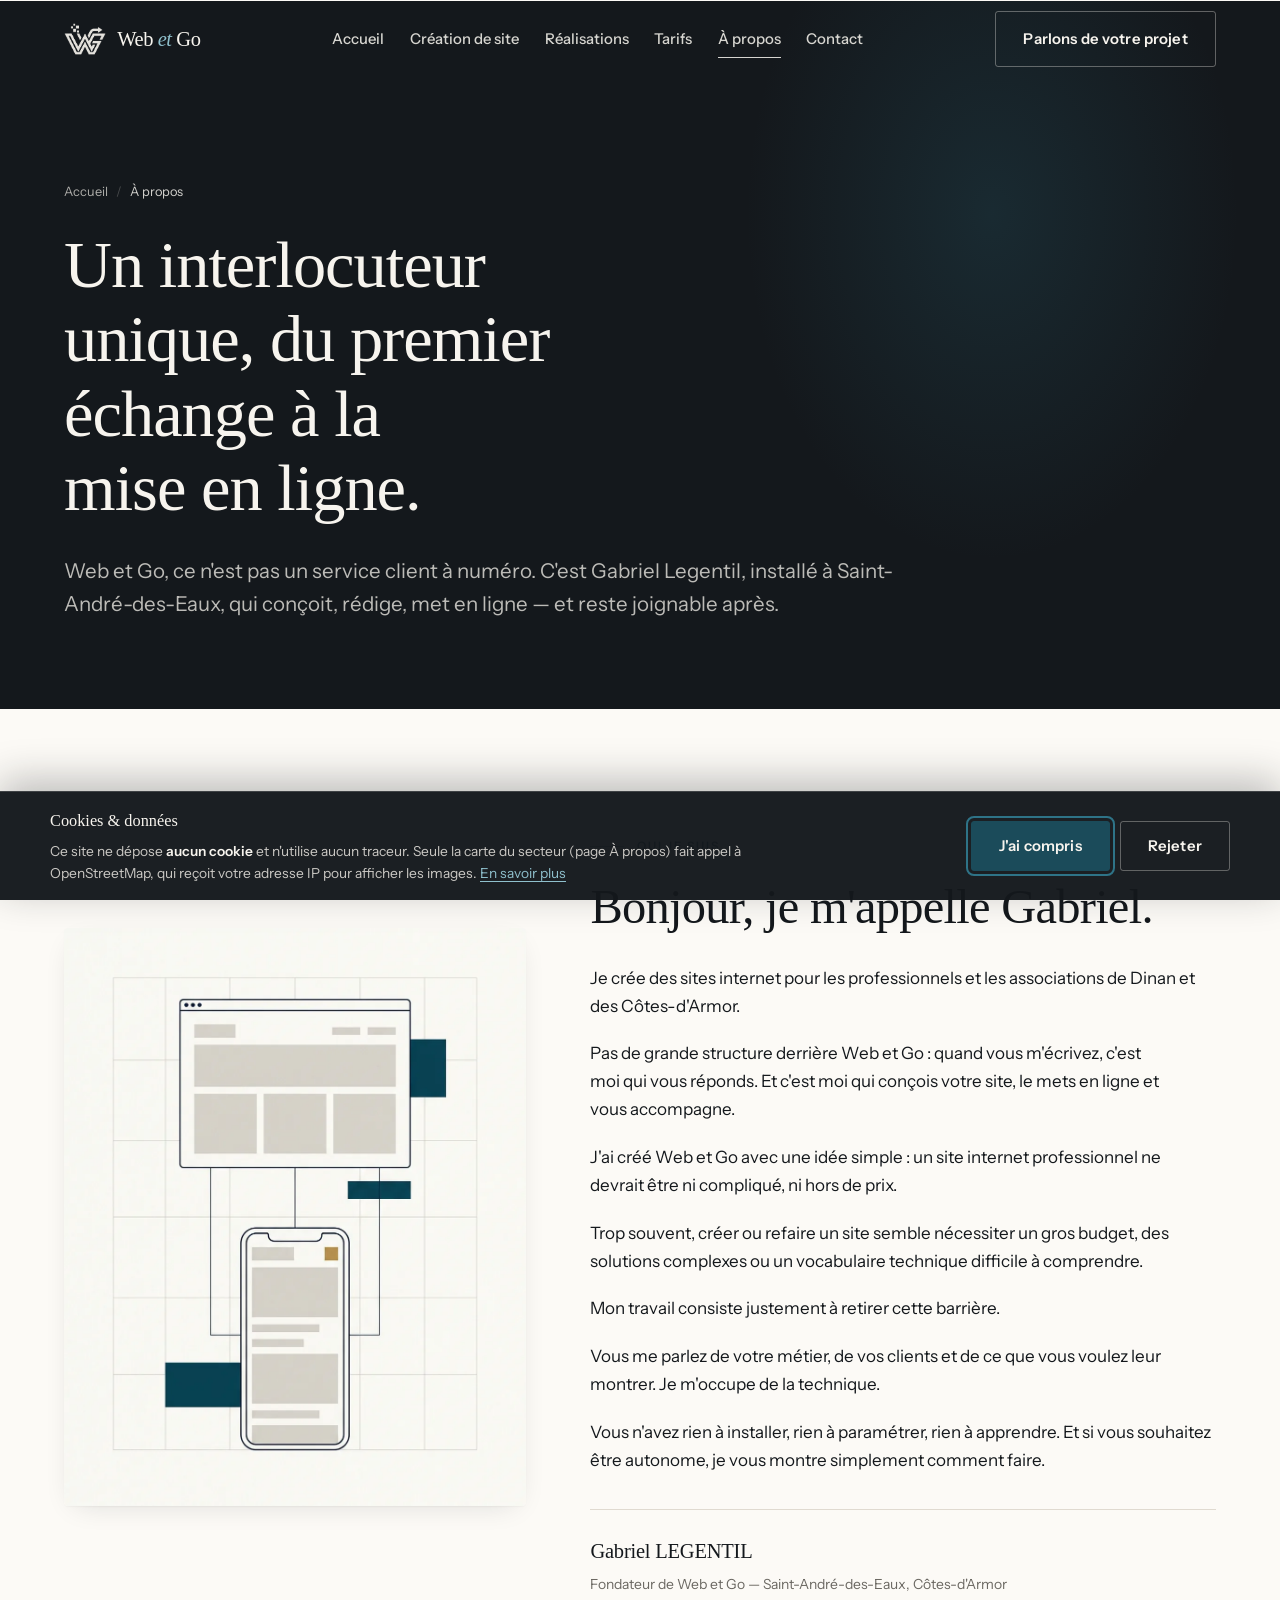
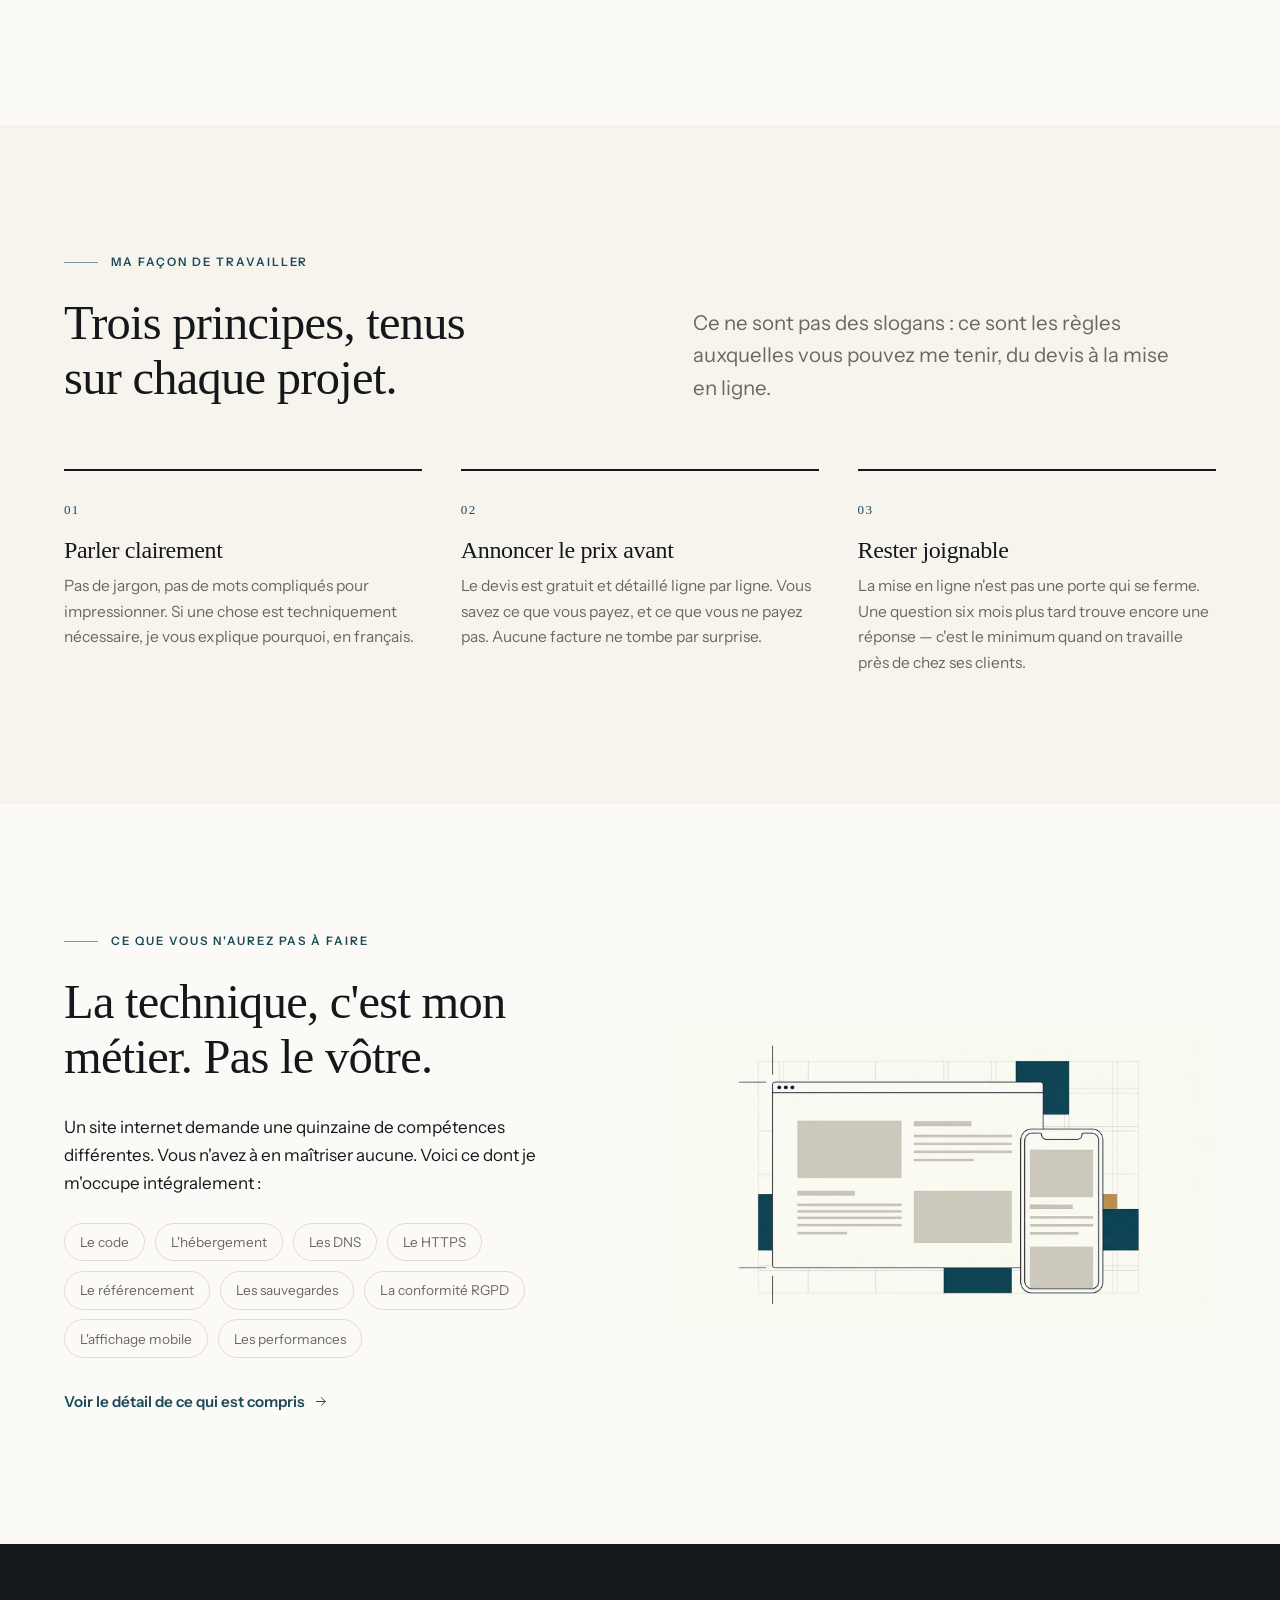
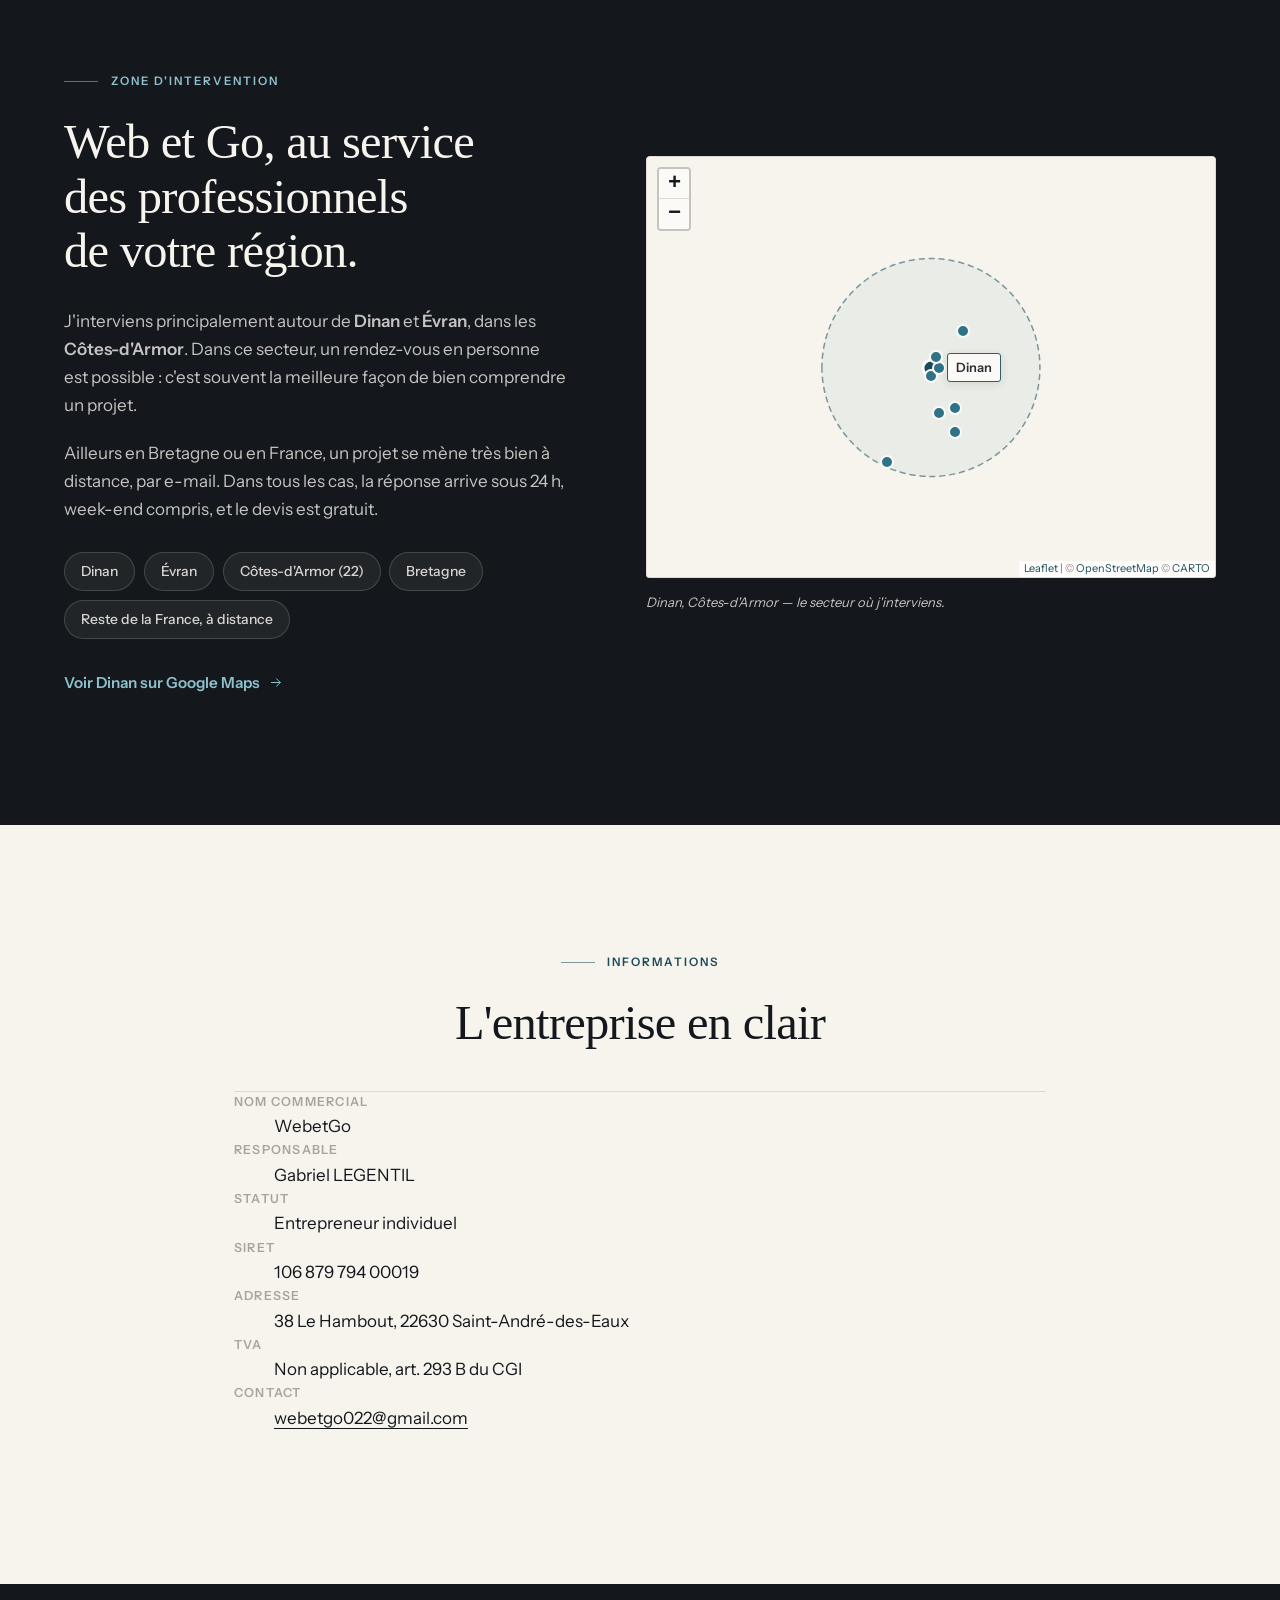
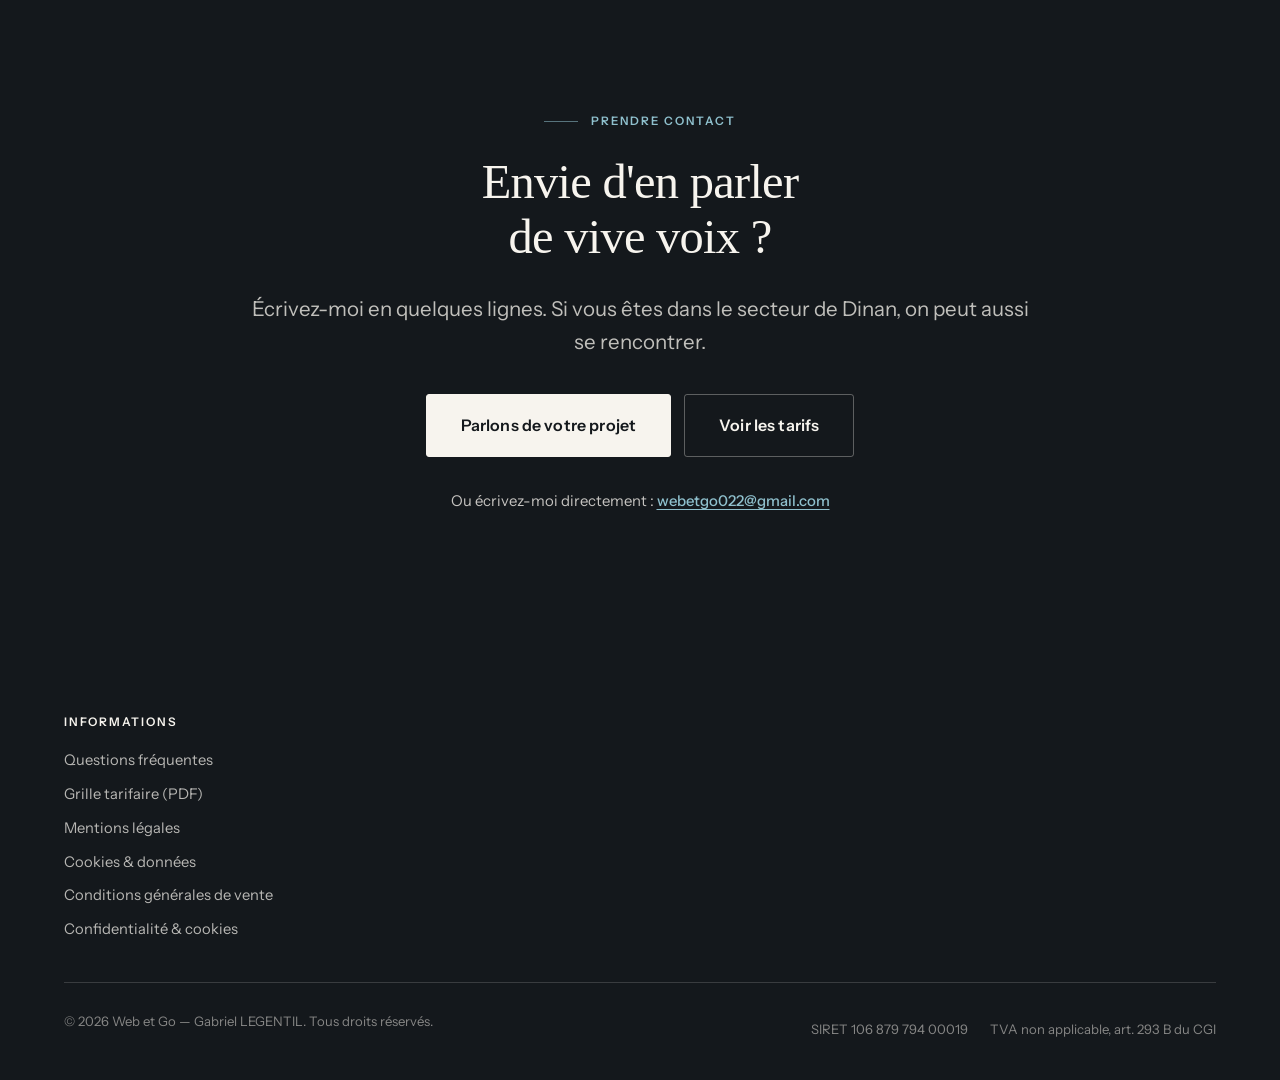
==== commit e9074d9e: "Add files via upload" ====
--- a/a-propos.html
+++ b/a-propos.html
@@ -86,12 +86,12 @@
 
   <div class="panneau" id="menu-mobile" data-menu-panneau>
     <nav class="panneau__nav" aria-label="Navigation mobile">
-        <a class="panneau__lien" href="index.html" style="--i:0"><span>01</span>Accueil</a>
-        <a class="panneau__lien" href="creation-de-site.html" style="--i:1"><span>02</span>Création de site</a>
-        <a class="panneau__lien" href="realisations.html" style="--i:2"><span>03</span>Réalisations</a>
-        <a class="panneau__lien" href="tarifs.html" style="--i:3"><span>04</span>Tarifs</a>
-        <a class="panneau__lien" href="a-propos.html" style="--i:4" aria-current="page"><span>05</span>À propos</a>
-        <a class="panneau__lien" href="contact.html" style="--i:5"><span>06</span>Contact</a>
+        <a class="panneau__lien" href="index.html" style="--i:0">Accueil</a>
+        <a class="panneau__lien" href="creation-de-site.html" style="--i:1">Création de site</a>
+        <a class="panneau__lien" href="realisations.html" style="--i:2">Réalisations</a>
+        <a class="panneau__lien" href="tarifs.html" style="--i:3">Tarifs</a>
+        <a class="panneau__lien" href="a-propos.html" style="--i:4" aria-current="page">À propos</a>
+        <a class="panneau__lien" href="contact.html" style="--i:5">Contact</a>
     </nav>
     <div class="panneau__pied">
       <a class="btn btn--accent" href="contact.html">Parlons de votre projet</a>
@@ -126,22 +126,32 @@
           <p class="surtitre">Qui je suis</p>
           <h2>Bonjour, je m'appelle Gabriel.</h2>
           <p>
-            Je crée des sites internet pour les professionnels et les associations du
-            secteur de Dinan, en Côtes-d'Armor. Pas de grande structure derrière : quand
-            vous m'écrivez, c'est moi qui vous réponds, et c'est encore moi qui mettrai
-            votre site en ligne.
-          </p>
-          <p>
-            J'ai monté Web et Go avec une idée simple : beaucoup d'entreprises sérieuses
-            n'ont pas de site, ou en ont un qui leur fait du tort. Souvent parce qu'on leur
-            a proposé des devis à plusieurs milliers d'euros, des abonnements sans fin, ou
-            des interlocuteurs qui parlent une langue qu'elles ne comprennent pas.
-          </p>
-          <p>
-            Mon travail consiste à retirer cette barrière. Vous parlez de votre métier ;
-            je m'occupe de la technique. Vous n'avez rien à installer, rien à
-            paramétrer, rien à apprendre — sauf si vous le souhaitez, et dans ce cas je
-            vous forme.
+            Je crée des sites internet pour les professionnels et les associations de
+            Dinan et des Côtes-d'Armor.
+          </p>
+          <p>
+            Pas de grande structure derrière Web et Go : quand vous m'écrivez, c'est moi
+            qui vous réponds. Et c'est moi qui conçois votre site, le mets en ligne et
+            vous accompagne.
+          </p>
+          <p>
+            J'ai créé Web et Go avec une idée simple : un site internet professionnel ne
+            devrait être ni compliqué, ni hors de prix.
+          </p>
+          <p>
+            Trop souvent, créer ou refaire un site semble nécessiter un gros budget, des
+            solutions complexes ou un vocabulaire technique difficile à comprendre.
+          </p>
+          <p>
+            Mon travail consiste justement à retirer cette barrière.
+          </p>
+          <p>
+            Vous me parlez de votre métier, de vos clients et de ce que vous voulez leur
+            montrer. Je m'occupe de la technique.
+          </p>
+          <p>
+            Vous n'avez rien à installer, rien à paramétrer, rien à apprendre. Et si vous
+            souhaitez être autonome, je vous montre simplement comment faire.
           </p>
           <div class="signature">
             <strong>Gabriel LEGENTIL</strong>
--- a/assets/css/main.css
+++ b/assets/css/main.css
@@ -1464,6 +1464,10 @@
 }
 .formulaire__note { font-size: .84rem; color: var(--gris-chaud); max-width: 34ch; }
 
+/* Sans JavaScript, le bouton d'envoi ne peut rien composer : on le masque
+   au profit du lien « Écrire à … », qui reste pleinement fonctionnel. */
+.sans-js [data-formulaire-envoi] { display: none; }
+
 .message-etat {
   margin-top: 1.2rem;
   padding: .9rem 1.1rem;
--- a/assets/css/carte.css
+++ b/assets/css/carte.css
@@ -2,8 +2,14 @@
    Web et Go — carte interactive (chargée uniquement sur la page À propos)
    --------------------------------------------------------------------------- */
 
+/* Leaflet monte jusqu'à z-index 1000 pour ses commandes et ses étiquettes,
+   alors que l'en-tête collée du site est à 100 : sans cloisonnement, la carte
+   passe par-dessus le menu au défilement. On isole donc tout le composant
+   dans son propre contexte d'empilement, sous l'en-tête. */
 .carte {
   position: relative;
+  z-index: 0;
+  isolation: isolate;
   border: 1px solid var(--trait);
   border-radius: var(--rayon);
   overflow: hidden;
@@ -11,6 +17,10 @@
 }
 
 /* --- Écran d'attente avant chargement (aucune requête tierce) ------------- */
+/* [hidden] doit l'emporter sur le display:flex ci-dessous, sinon l'écran
+   d'attente reste affiché par-dessus la carte une fois celle-ci chargée. */
+.carte__ecran[hidden] { display: none; }
+
 .carte__ecran {
   display: flex;
   flex-direction: column;
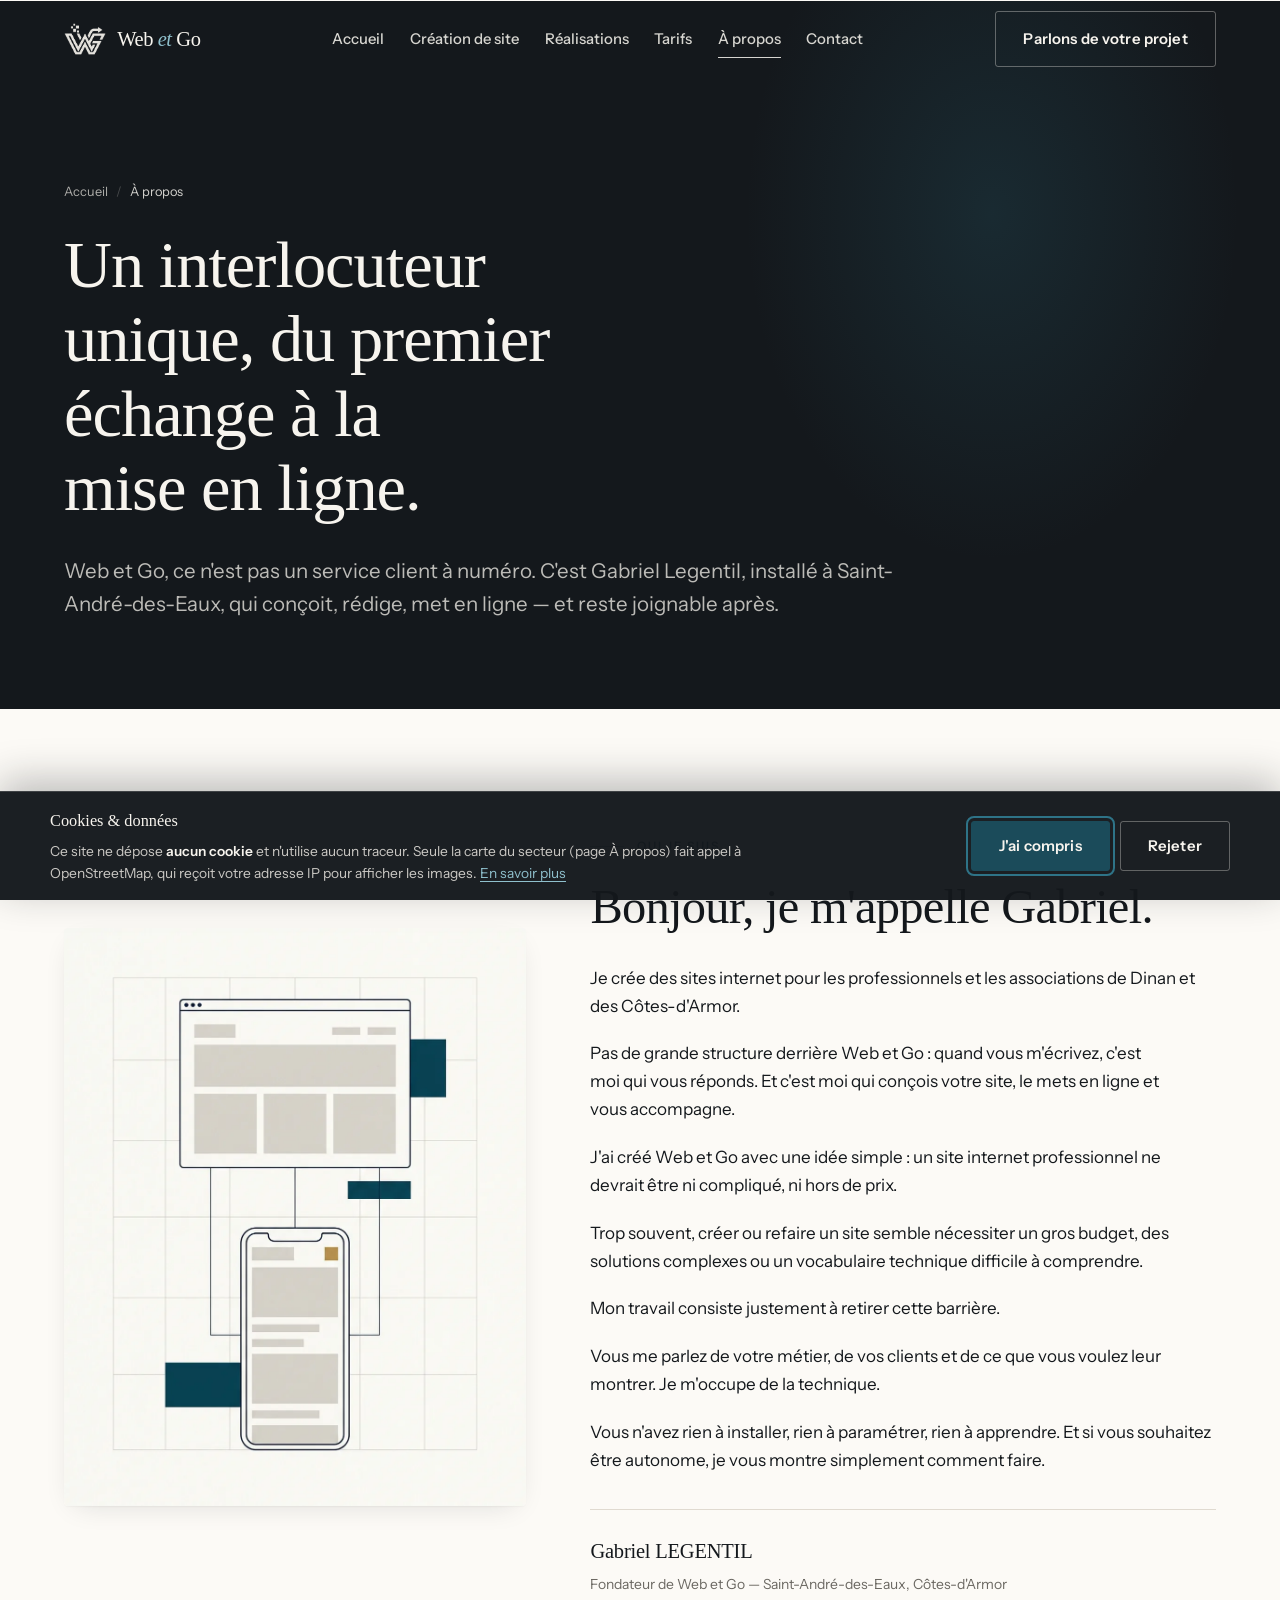
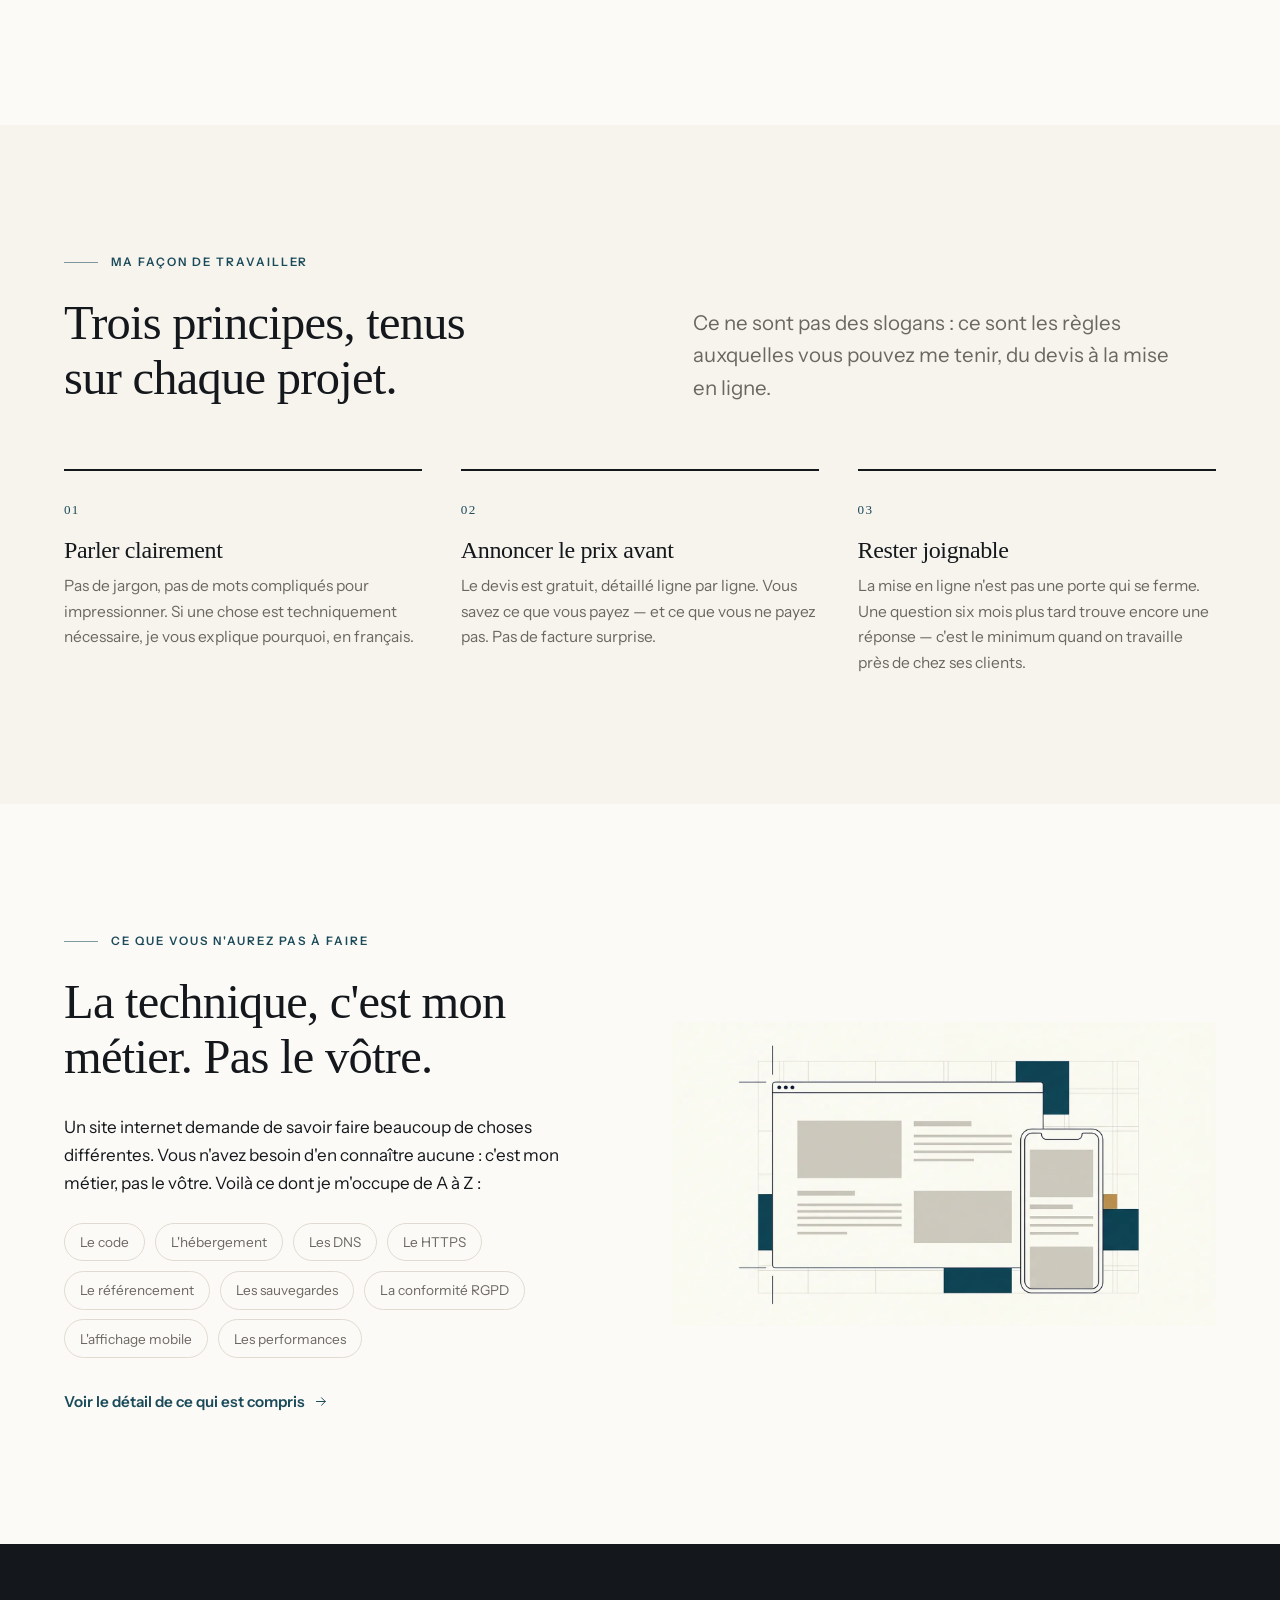
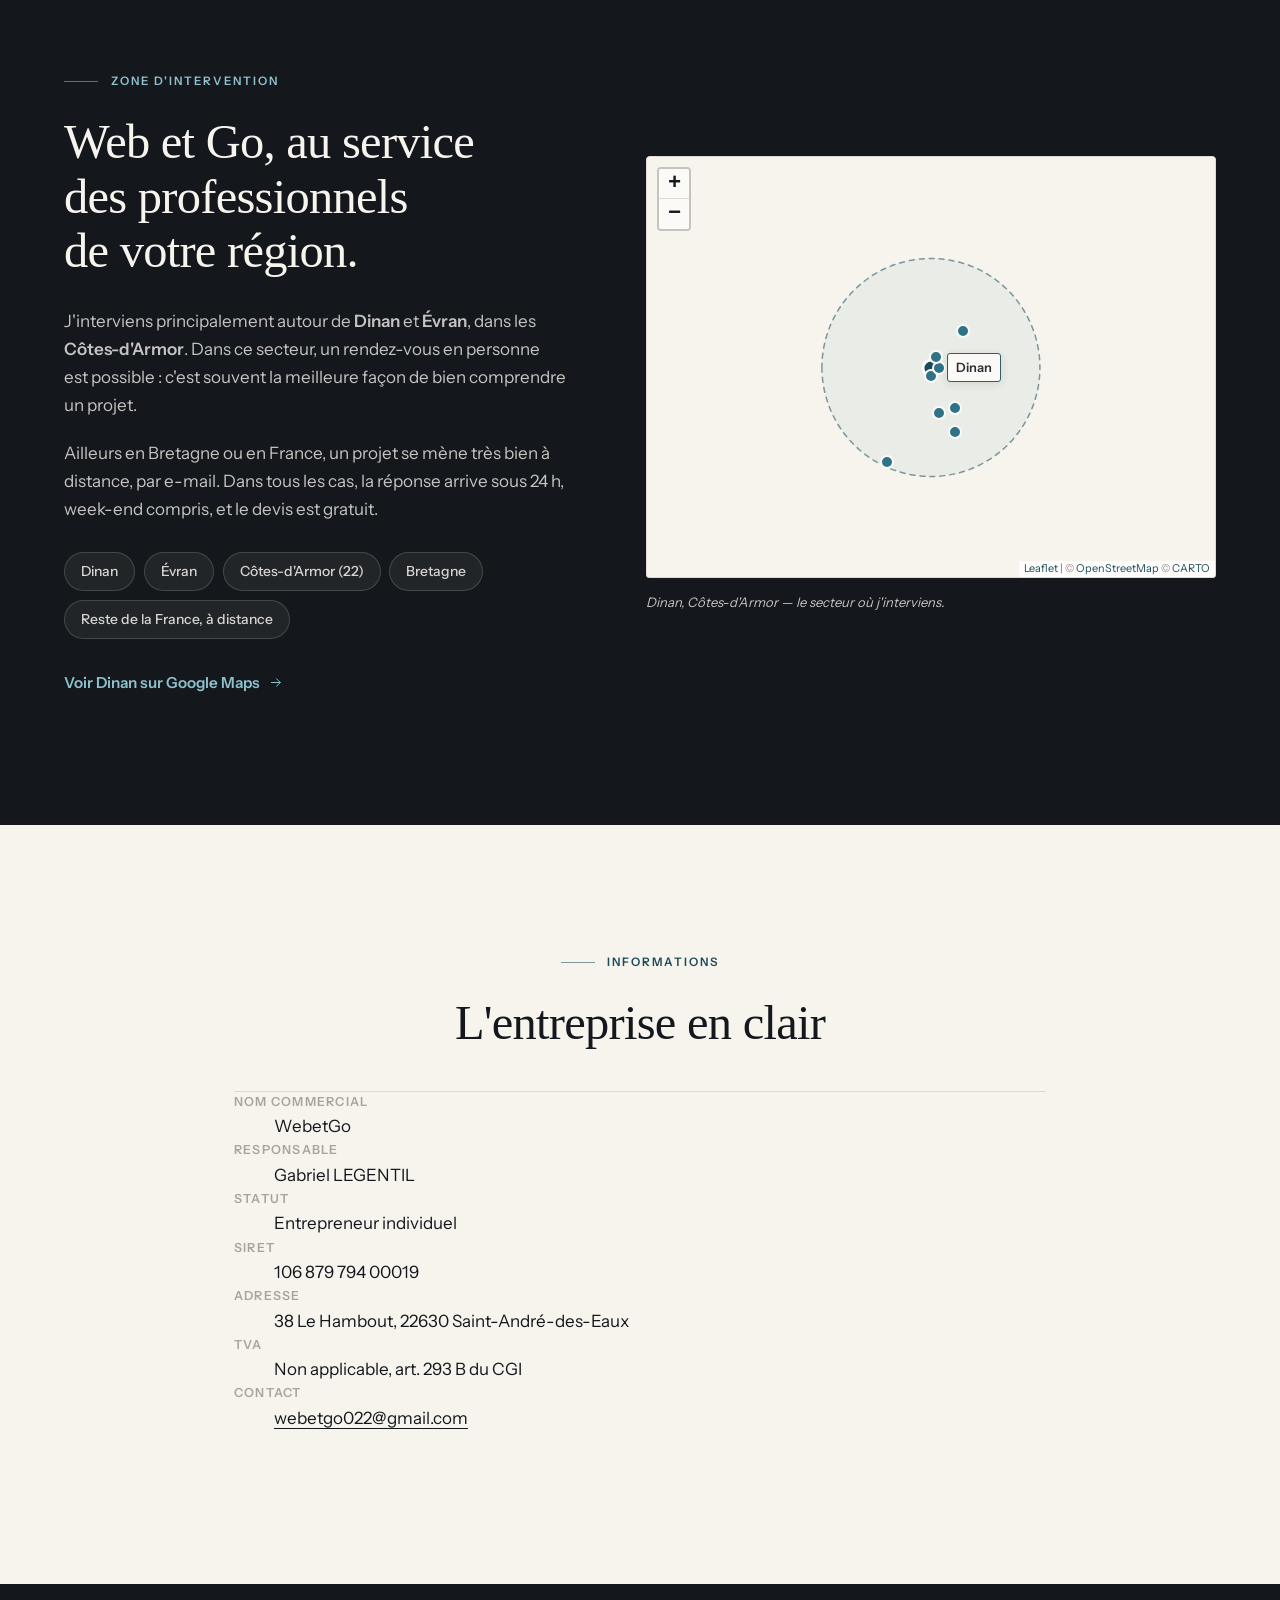
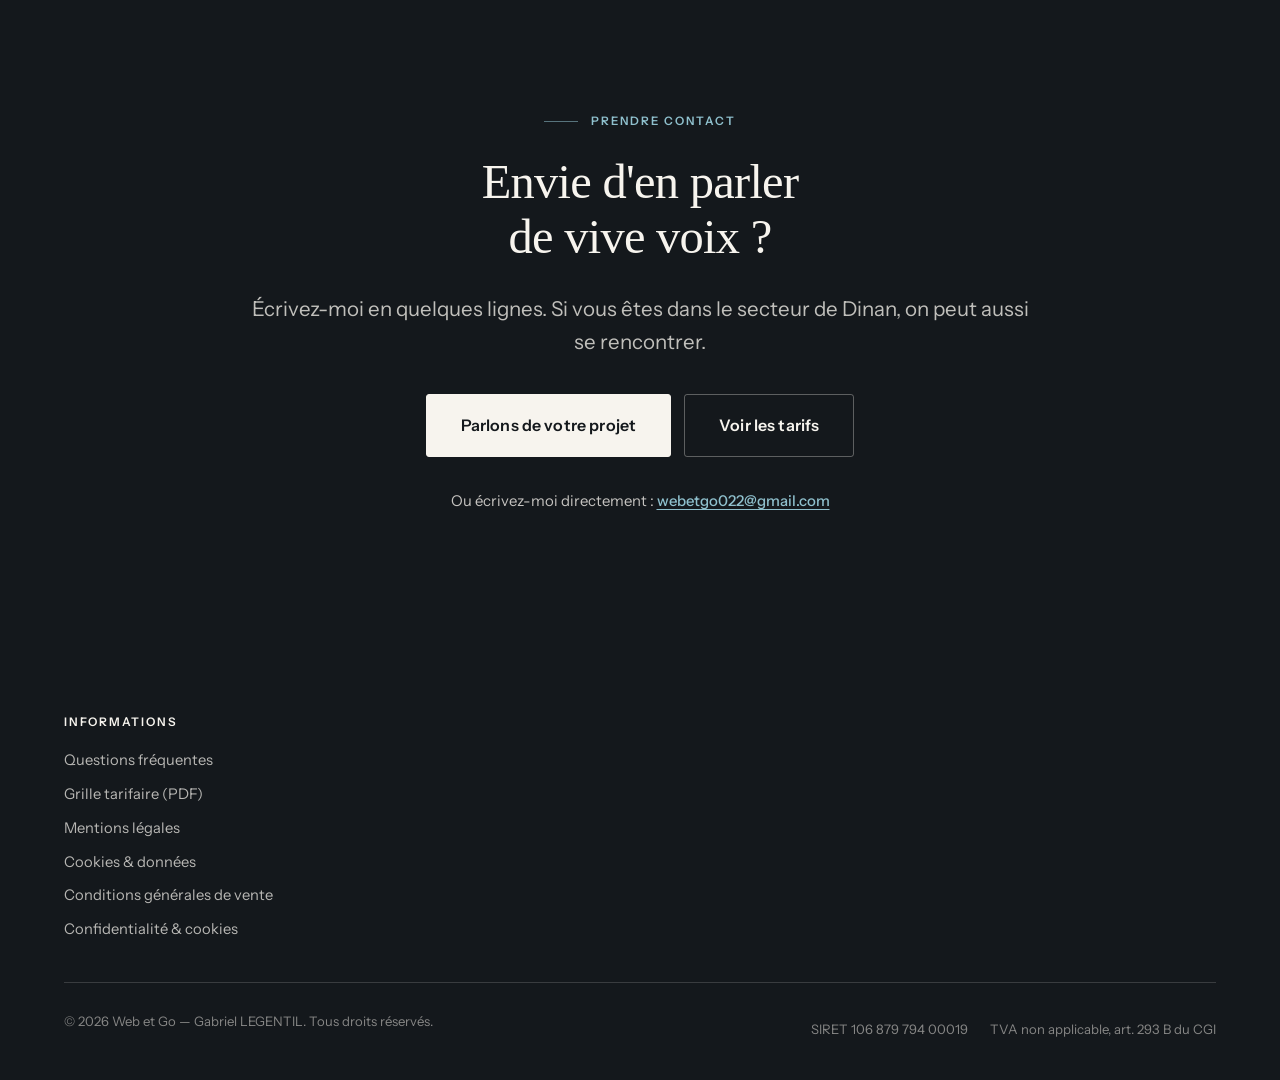
==== commit 610bc561: "Add files via upload" ====
--- a/a-propos.html
+++ b/a-propos.html
@@ -190,8 +190,8 @@
           <span class="pilier__num">02</span>
           <h3>Annoncer le prix avant</h3>
           <p>
-            Le devis est gratuit et détaillé ligne par ligne. Vous savez ce que vous payez,
-            et ce que vous ne payez pas. Aucune facture ne tombe par surprise.
+            Le devis est gratuit, détaillé ligne par ligne. Vous savez ce que vous
+            payez — et ce que vous ne payez pas. Pas de facture surprise.
           </p>
         </article>
         <article class="pilier">
@@ -220,8 +220,9 @@
           <p class="surtitre">Ce que vous n'aurez pas à faire</p>
           <h2>La technique, c'est mon métier. Pas le vôtre.</h2>
           <p>
-            Un site internet demande une quinzaine de compétences différentes. Vous n'avez
-            à en maîtriser aucune. Voici ce dont je m'occupe intégralement&nbsp;:
+            Un site internet demande de savoir faire beaucoup de choses différentes.
+            Vous n'avez besoin d'en connaître aucune : c'est mon métier, pas le vôtre.
+            Voilà ce dont je m'occupe de A à Z&nbsp;:
           </p>
           <ul class="non-liste">
             <li>Le code</li>
